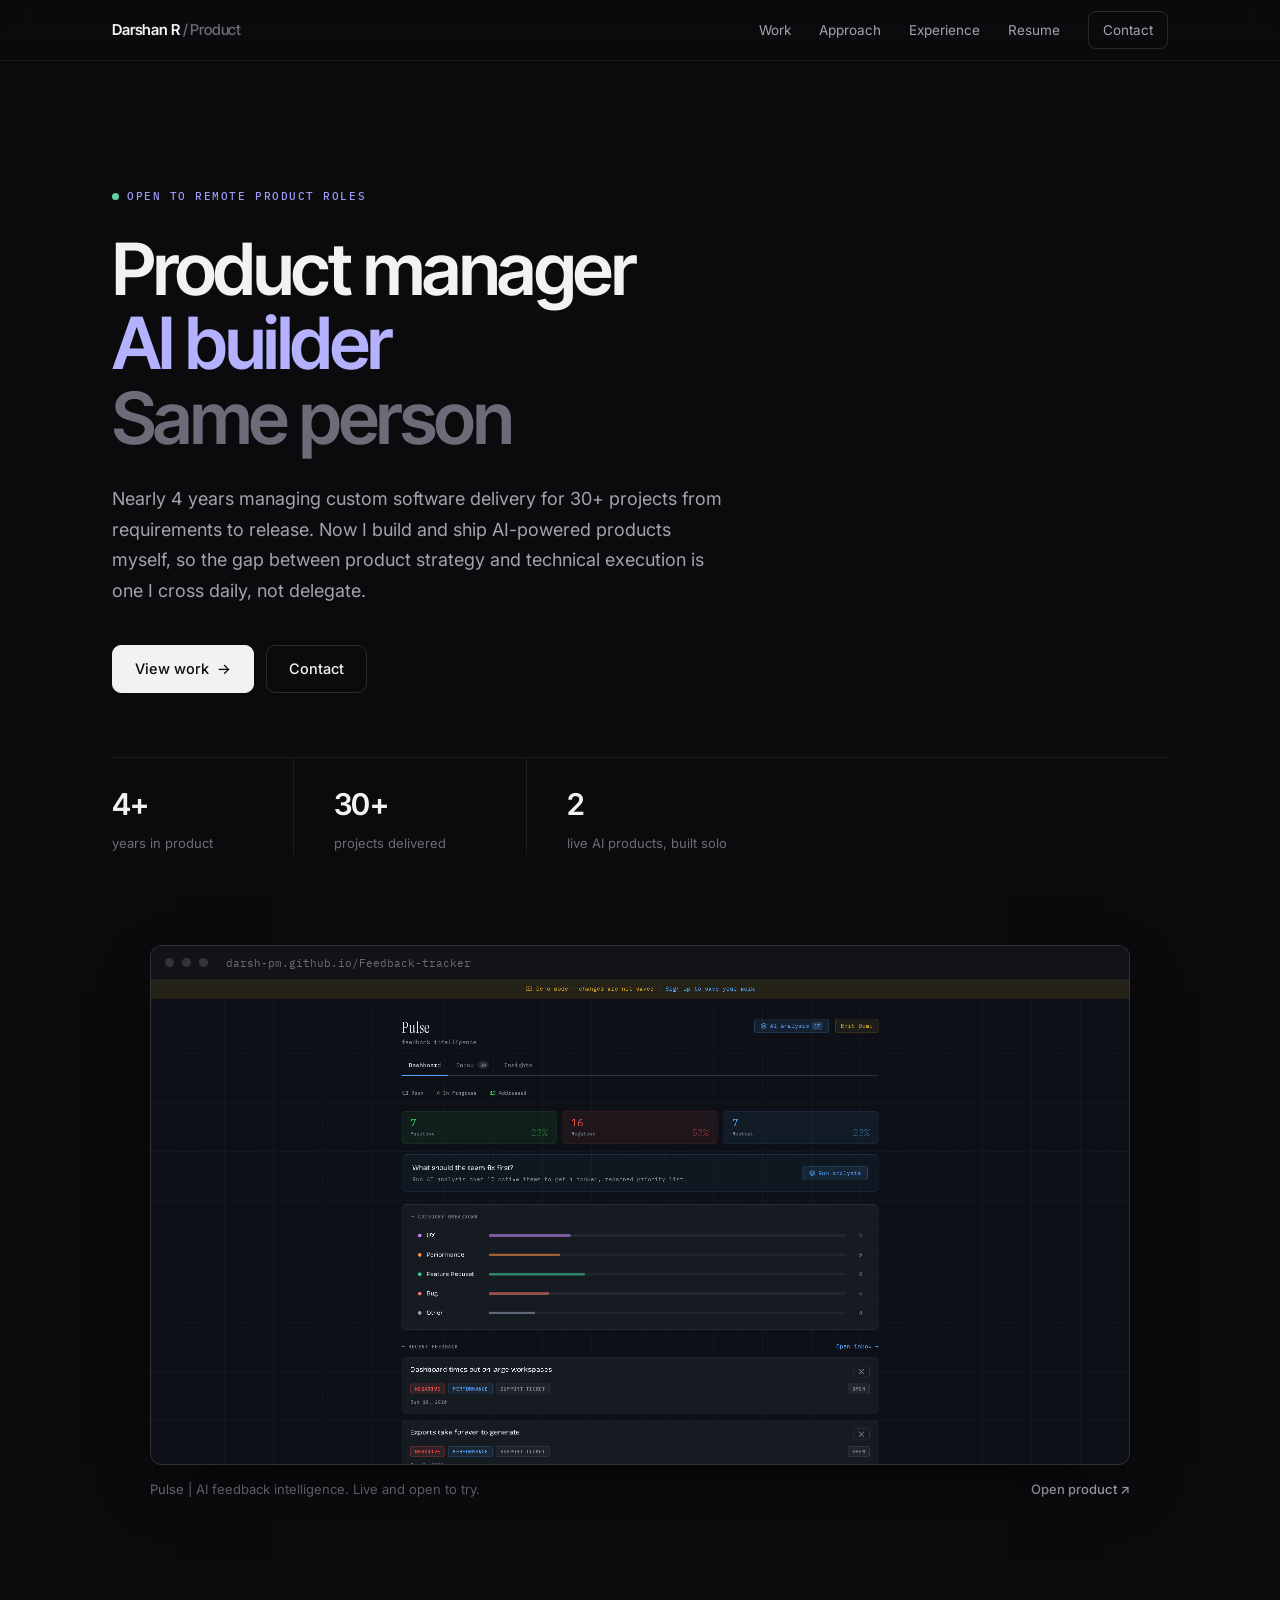
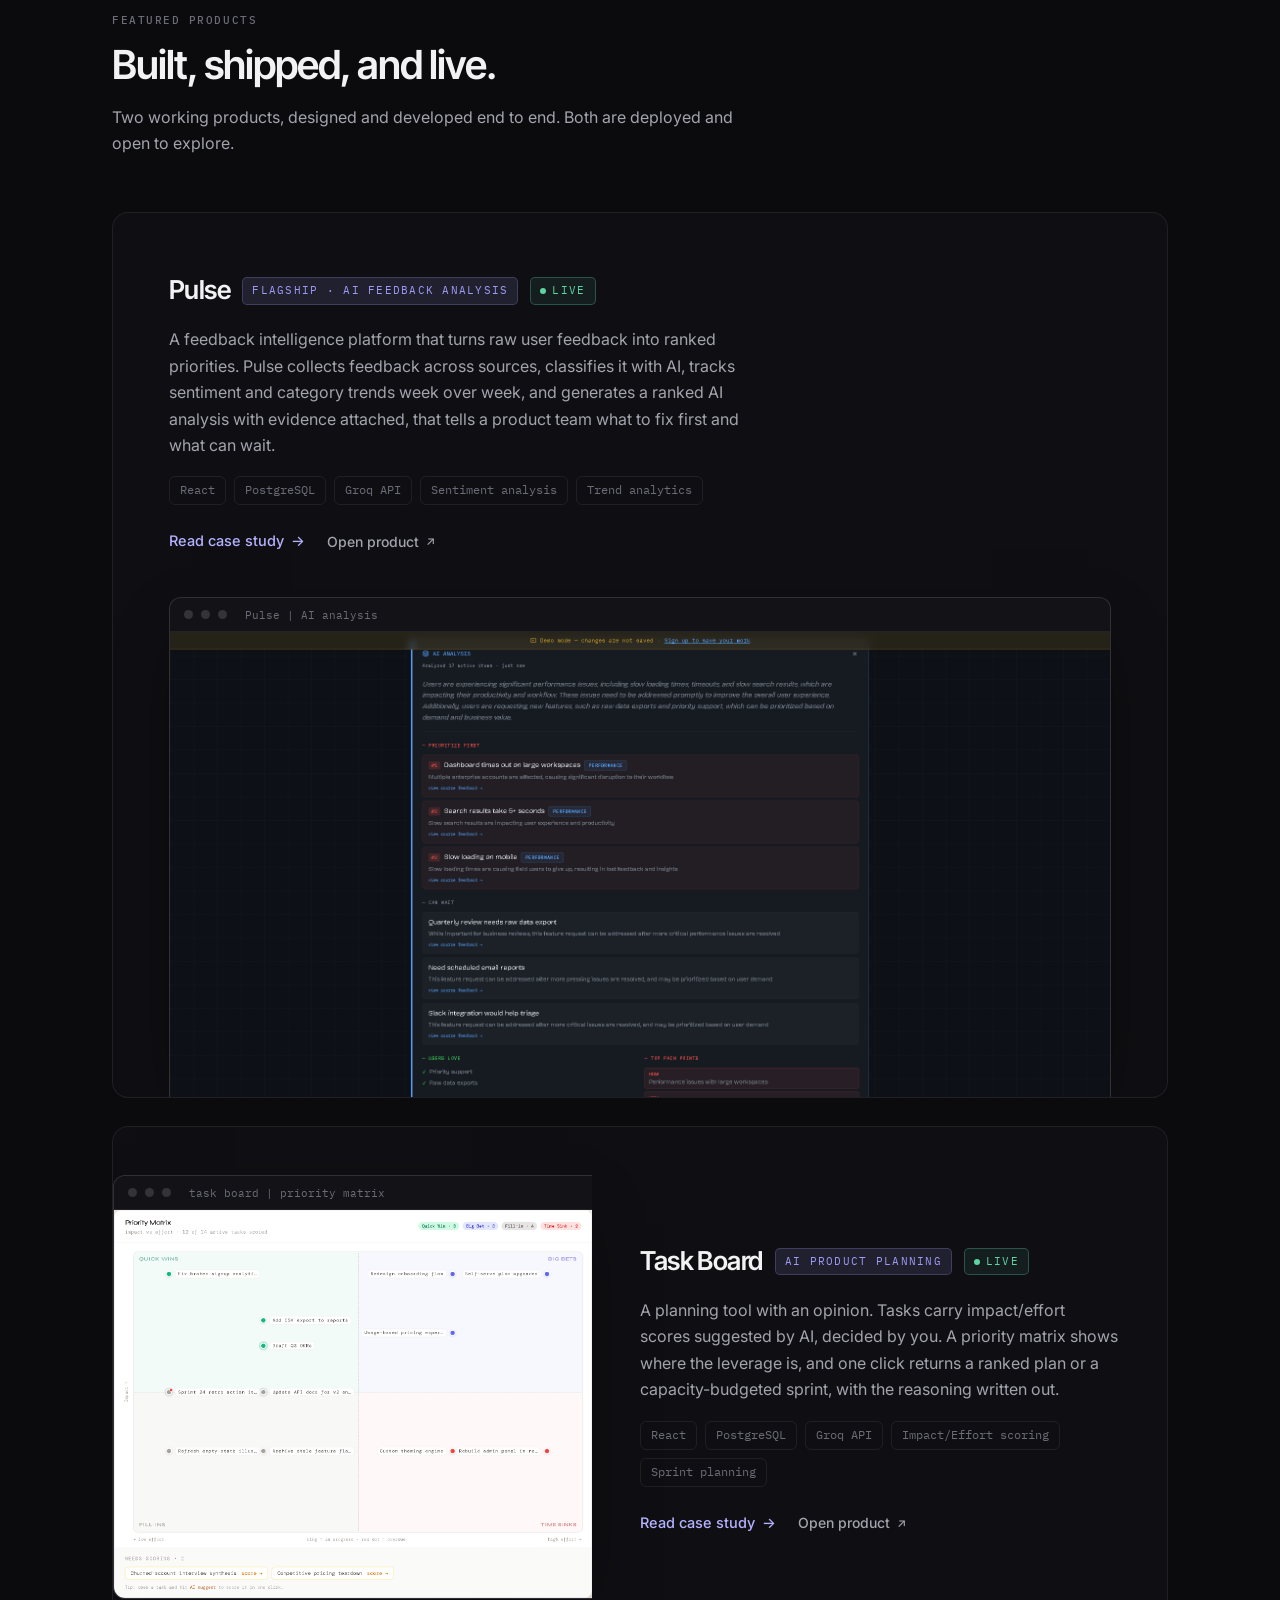
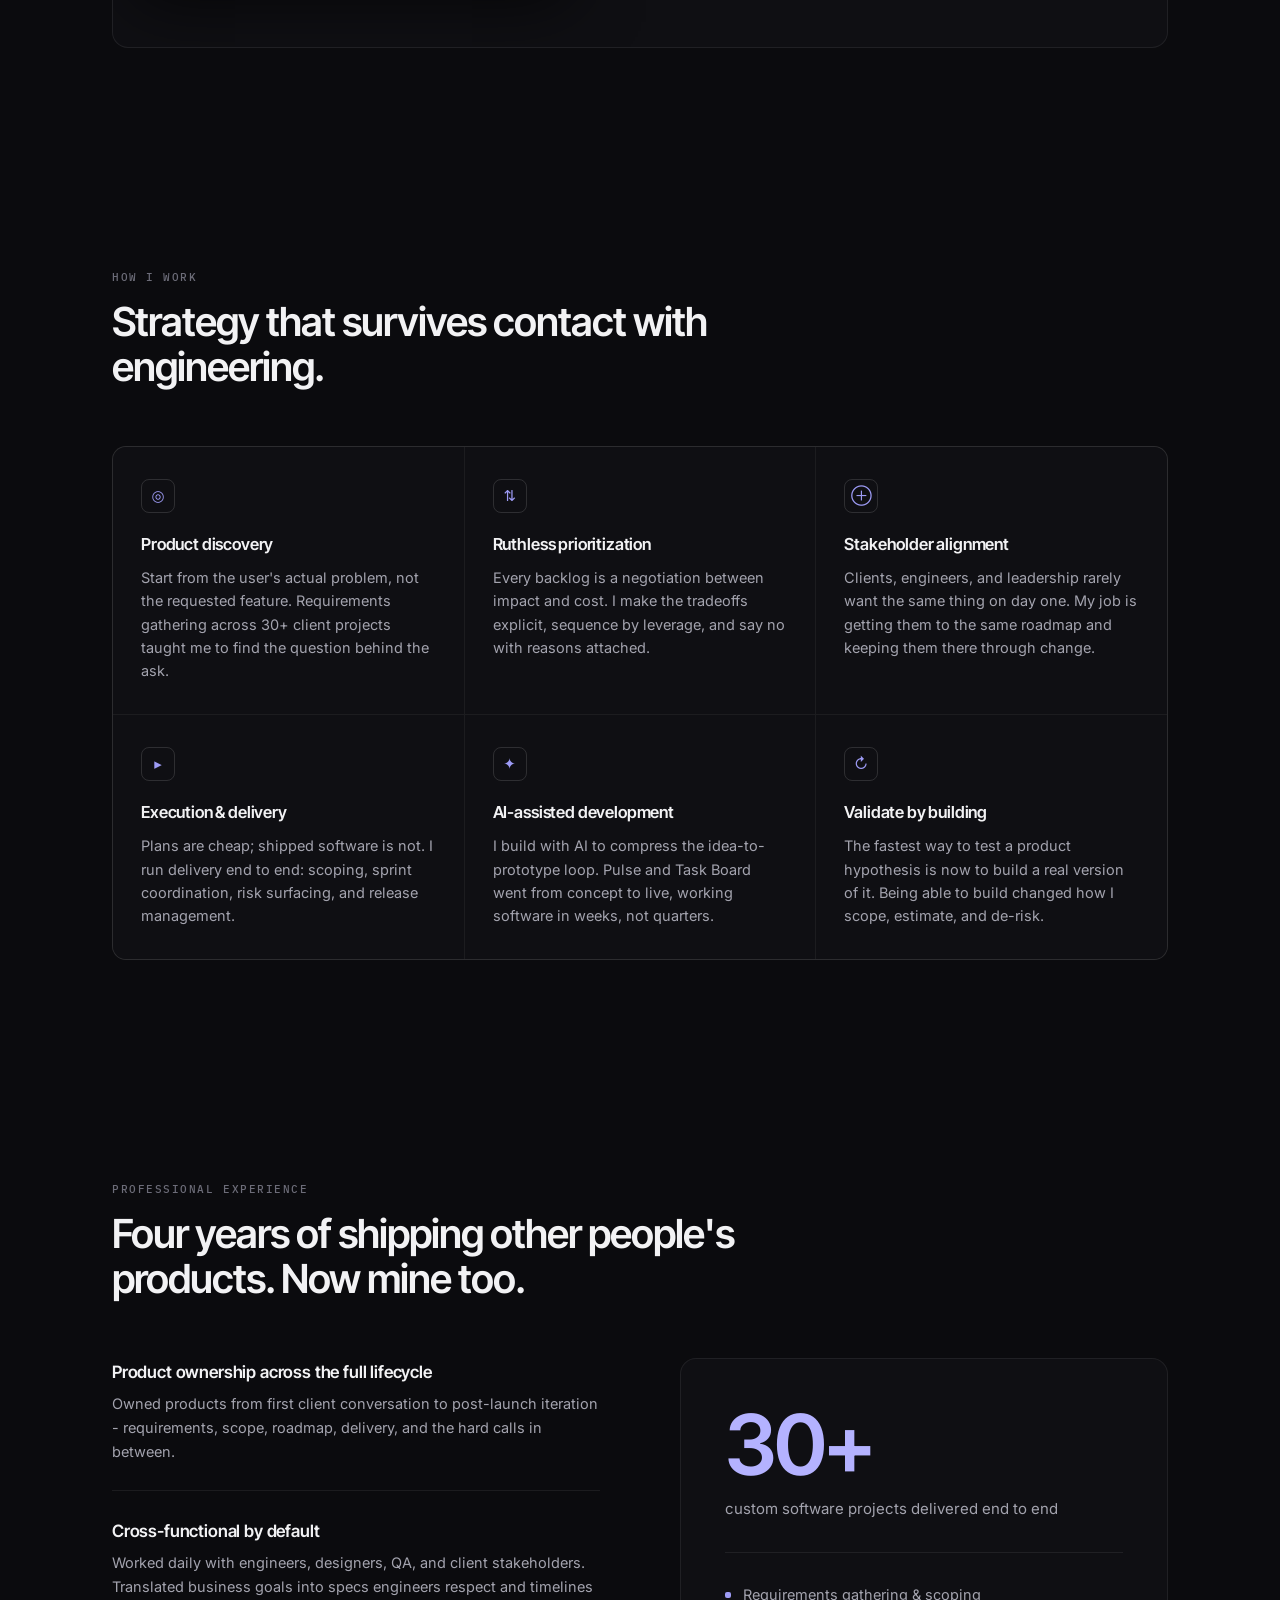
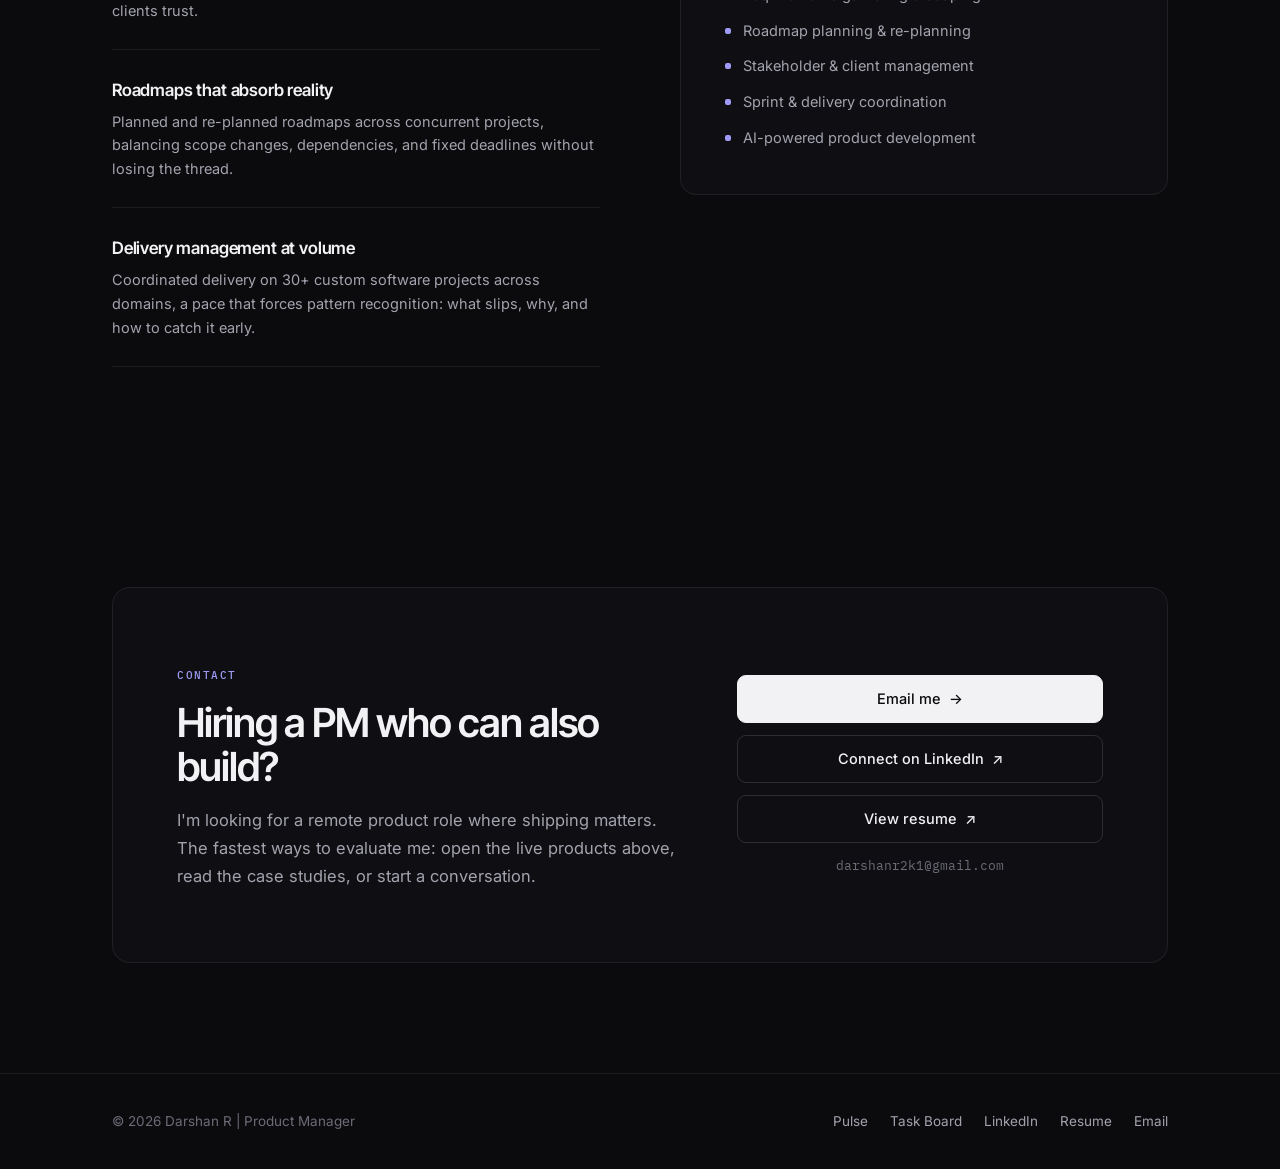
==== index.html @ e9a09f61 "Removing -" ====
<!DOCTYPE html>
<html lang="en">
<head>
<meta charset="UTF-8" />
<meta name="viewport" content="width=device-width, initial-scale=1.0" />
<title>Darshan R | Product Manager · AI Builder</title>
<meta name="description" content="Product Manager with nearly 4+ years of experience and 30+ delivered projects, now building live AI-powered products end to end." />
<link rel="preconnect" href="https://fonts.googleapis.com" />
<link rel="preconnect" href="https://fonts.gstatic.com" crossorigin />
<link href="https://fonts.googleapis.com/css2?family=Inter+Tight:wght@500;600;700&family=Inter:wght@400;500;600&family=IBM+Plex+Mono:wght@400;500&display=swap" rel="stylesheet" />
<link rel="stylesheet" href="styles.css" />
<style>
/* ----- page-specific ----- */

/* hero */
.hero { padding: 120px 0 90px; }
.hero .eyebrow { display: inline-flex; align-items: center; gap: 8px; margin-bottom: 26px; }
.hero .eyebrow::before {
  content: ""; width: 7px; height: 7px; border-radius: 50%;
  background: var(--green);
}
.hero h1 { max-width: 16ch; }
.hero .lede { margin-top: 28px; }
.hero .btn-row { margin-top: 38px; }

.hero-stats {
  display: flex; gap: 0; margin-top: 64px;
  border-top: 1px solid var(--border);
}
.hero-stats div {
  padding: 22px 40px 0 0;
  margin-right: 40px;
}
.hero-stats div + div { border-left: 1px solid var(--border); padding-left: 40px; }
.hero-stats strong {
  display: block;
  font-family: var(--font-display);
  font-size: 30px; font-weight: 600;
  color: var(--text-1); letter-spacing: -0.02em;
}
.hero-stats span { font-size: 13px; color: var(--text-3); }

/* product shelf below hero */
.shelf { position: relative; padding-bottom: 0; }
.shelf .shot { max-width: 980px; margin: 0 auto; }
.shelf-caption {
  max-width: 980px; margin: 14px auto 0;
  display: flex; justify-content: space-between; align-items: center; gap: 12px; flex-wrap: wrap;
  font-size: 13px; color: var(--text-3);
}
.shelf-caption a { color: var(--text-2); font-weight: 500; }
.shelf-caption a:hover { color: var(--text-1); }

/* featured products */
.product-card {
  border: 1px solid var(--border);
  border-radius: 16px;
  background: var(--bg-card);
  overflow: hidden;
}
.product-card + .product-card { margin-top: 28px; }

.product-card.flagship .product-body { padding: 56px 56px 0; }
.product-body { padding: 40px 40px 0; }

.product-meta {
  display: flex; align-items: center; gap: 12px; flex-wrap: wrap;
  margin-bottom: 14px;
}
.product-meta h3 {
  font-size: 26px;
  letter-spacing: -0.02em;
}
.product-tag {
  font-family: var(--font-mono);
  font-size: 10.5px;
  letter-spacing: 0.12em;
  text-transform: uppercase;
  color: var(--accent);
  background: var(--accent-dim);
  border: 1px solid rgba(157,155,245,.25);
  padding: 4px 9px;
  border-radius: 5px;
}
.product-desc { max-width: 60ch; }
.product-tech {
  display: flex; gap: 8px; flex-wrap: wrap;
  margin-top: 18px;
}
.product-tech li {
  list-style: none;
  font-family: var(--font-mono);
  font-size: 11.5px;
  color: var(--text-3);
  border: 1px solid var(--border);
  border-radius: 6px;
  padding: 4px 10px;
}
.product-cta {
  display: inline-flex; align-items: center; gap: 7px;
  font-size: 14.5px; font-weight: 500;
  color: var(--accent-strong);
}
.product-cta:hover .arrow { transform: translateX(3px); }
.product-cta .arrow { transition: transform .15s ease; }

.product-shot { padding: 44px 56px 0; }
.product-shot .shot { border-bottom: none; border-radius: 12px 12px 0 0; }
.product-shot .shot-bar { border-radius: 12px 12px 0 0; }

.product-card.secondary { display: grid; grid-template-columns: 1fr 1.2fr; align-items: center; }
.product-card.secondary .product-body { padding: 48px; }
.product-card.secondary .product-shot { padding: 48px 0 48px 0; }
.product-card.secondary .shot { border-radius: 12px 0 0 12px; border-right: none; border-bottom: 1px solid var(--border-strong); }
.product-card.secondary .shot-bar { border-radius: 12px 0 0 0; }

/* how I work */
.work-grid {
  display: grid;
  grid-template-columns: repeat(3, 1fr);
  gap: 1px;
  background: var(--border);
  border: 1px solid var(--border);
  border-radius: 14px;
  overflow: hidden;
}
.work-grid article {
  background: var(--bg-card);
  padding: 32px 28px;
}
.work-grid .glyph {
  width: 34px; height: 34px;
  display: grid; place-items: center;
  border: 1px solid var(--border-strong);
  border-radius: 8px;
  color: var(--accent);
  margin-bottom: 18px;
  font-size: 15px;
}
.work-grid h3 { font-size: 16.5px; margin-bottom: 8px; letter-spacing: -0.01em; }
.work-grid p { font-size: 14.5px; color: var(--text-2); line-height: 1.6; }

/* experience */
.exp { display: grid; grid-template-columns: 1fr 1fr; gap: 80px; align-items: start; }
.exp-claims { display: grid; gap: 0; }
.exp-claims article {
  padding: 26px 0;
  border-bottom: 1px solid var(--border);
}
.exp-claims article:first-child { padding-top: 0; }
.exp-claims h3 { font-size: 17px; margin-bottom: 6px; letter-spacing: -0.01em; }
.exp-claims p { font-size: 14.5px; }

.exp-figure {
  position: sticky; top: 100px;
  border: 1px solid var(--border);
  border-radius: 16px;
  padding: 44px;
  background: var(--bg-card);
}
.exp-figure .big {
  font-family: var(--font-display);
  font-size: clamp(56px, 7vw, 84px);
  font-weight: 600;
  letter-spacing: -0.04em;
  line-height: 1;
  color: var(--text-1);
}
.exp-figure .big em { font-style: normal; color: var(--accent-strong); }
.exp-figure .label { margin-top: 10px; font-size: 15px; color: var(--text-2); }
.exp-figure hr { border: none; border-top: 1px solid var(--border); margin: 30px 0; }
.exp-figure ul { list-style: none; display: grid; gap: 12px; }
.exp-figure li {
  display: flex; gap: 12px; align-items: baseline;
  font-size: 14.5px; color: var(--text-2);
}
.exp-figure li::before {
  content: ""; flex: none;
  width: 6px; height: 6px; border-radius: 2px;
  background: var(--accent);
  transform: translateY(-2px);
}

/* contact */
.contact-card {
  border: 1px solid var(--border);
  border-radius: 18px;
  background: var(--bg-card);
  padding: 72px 64px;
  display: grid;
  grid-template-columns: 1.4fr 1fr;
  gap: 48px;
  align-items: center;
}
.contact-card h2 { margin-bottom: 16px; }
.contact-actions { display: grid; gap: 12px; justify-items: stretch; }
.contact-actions .btn { justify-content: center; }
.contact-mail {
  font-family: var(--font-mono);
  font-size: 12.5px;
  color: var(--text-3);
  text-align: center;
}

@media (max-width: 900px) {
  .work-grid { grid-template-columns: 1fr; }
  .exp { grid-template-columns: 1fr; gap: 48px; }
  .exp-figure { position: static; }
  .product-card.secondary { grid-template-columns: 1fr; }
  .product-card.secondary .product-shot { padding: 0 32px; }
  .product-card.secondary .shot { border-radius: 12px 12px 0 0; border-right: 1px solid var(--border-strong); border-bottom: none; }
  .contact-card { grid-template-columns: 1fr; padding: 48px 32px; }
}
@media (max-width: 760px) {
  .hero { padding: 72px 0 56px; }
  .hero-stats { flex-direction: column; border-top: none; }
  .hero-stats div { border-top: 1px solid var(--border); margin: 0; padding: 18px 0 0; }
  .hero-stats div + div { border-left: none; padding-left: 0; margin-top: 18px; }
  .product-card.flagship .product-body { padding: 36px 24px 0; }
  .product-shot { padding: 28px 24px 0; }
  .product-card.secondary .product-body { padding: 36px 24px; }
}
</style>
</head>
<body>

<header class="nav">
  <div class="wrap nav-inner">
    <a class="nav-name" href="index.html">Darshan R <span>/ Product</span></a>
    <nav class="nav-links" aria-label="Primary">
      <a href="#work">Work</a>
      <a href="#approach">Approach</a>
      <a href="#experience">Experience</a>
      <a class="nav-keep" href="Darshan Resume - PM.pdf" target="_blank" rel="noopener">Resume</a>
      <a class="nav-cta" href="#contact">Contact</a>
    </nav>
  </div>
</header>

<main>

<!-- ============ HERO ============ -->
<section class="hero">
  <div class="wrap">
    <span class="eyebrow accent">Open to remote product roles</span>
    <h1 class="display reveal in">
      Product manager<br />
      <span class="mark">AI builder</span><br />
      <span class="dim">Same person</span>
    </h1>
    <p class="lede reveal in">
      Nearly 4 years managing custom software delivery for 30+ projects from
      requirements to release. Now I build and ship AI-powered products
      myself, so the gap between product strategy and technical execution
      is one I cross daily, not delegate.
    </p>
    <div class="btn-row reveal in">
      <a class="btn btn-primary" href="#work">View work <span class="arrow">→</span></a>
      <a class="btn btn-ghost" href="#contact">Contact</a>
    </div>
    <div class="hero-stats reveal in">
      <div><strong>4+</strong><span>years in product</span></div>
      <div><strong>30+</strong><span>projects delivered</span></div>
      <div><strong>2</strong><span>live AI products, built solo</span></div>
    </div>
  </div>
</section>

<!-- hero product shelf -->
<div class="wrap shelf reveal">
  <figure class="shot shot-glow">
    <div class="shot-bar" aria-hidden="true"><i></i><i></i><i></i><span class="shot-url">darsh-pm.github.io/Feedback-tracker</span></div>
    <img src="assets/pulse-dashboard.png" alt="Pulse dashboard showing status summary, sentiment totals, AI analysis prompt, category breakdown, and recent feedback" />
  </figure>
  <p class="shelf-caption">
    <span>Pulse | AI feedback intelligence. Live and open to try.</span>
    <a href="https://darsh-pm.github.io/Feedback-tracker/?demo=1" target="_blank" rel="noopener">Open product <span class="ext">↗</span></a>
  </p>
</div>

<!-- ============ FEATURED PRODUCTS ============ -->
<section id="work">
  <div class="wrap">
    <div class="section-head">
      <span class="eyebrow">Featured products</span>
      <h2 class="h-section">Built, shipped, and live.</h2>
      <p>Two working products, designed and developed end to end. Both are deployed and open to explore.</p>
    </div>

    <!-- Pulse — flagship -->
    <article class="product-card flagship reveal">
      <div class="product-body">
        <div class="product-meta">
          <h3>Pulse</h3>
          <span class="product-tag">Flagship · AI feedback analysis</span>
          <span class="live-chip">Live</span>
        </div>
        <p class="product-desc">
          A feedback intelligence platform that turns raw user feedback into
          ranked priorities. Pulse collects feedback across sources, classifies
          it with AI, tracks sentiment and category trends week over week, and
          generates a ranked AI analysis with evidence attached, that tells
          a product team what to fix first and what can wait.
        </p>
        <ul class="product-tech">
          <li>React</li><li>PostgreSQL</li><li>Groq API</li><li>Sentiment analysis</li><li>Trend analytics</li>
        </ul>
        <div class="product-actions">
          <a class="product-cta" href="pulse.html">Read case study <span class="arrow">→</span></a>
          <a class="product-link" href="https://darsh-pm.github.io/Feedback-tracker/?demo=1" target="_blank" rel="noopener">Open product <span class="ext">↗</span></a>
        </div>
      </div>
      <div class="product-shot">
        <figure class="shot">
          <div class="shot-bar" aria-hidden="true"><i></i><i></i><i></i><span class="shot-url">Pulse | AI analysis</span></div>
          <img src="assets/pulse-analysis.png" alt="Pulse AI analysis: ranked prioritize-first items with written rationale and links to source feedback, plus a can-wait group" />
        </figure>
      </div>
    </article>

    <!-- Task Board -->
    <article class="product-card secondary reveal">
      <div class="product-shot">
        <figure class="shot">
          <div class="shot-bar" aria-hidden="true"><i></i><i></i><i></i><span class="shot-url">task board | priority matrix</span></div>
          <img src="assets/taskboard-matrix.png" alt="Task Board priority matrix plotting tasks by impact and effort into Quick Wins, Big Bets, Fill-ins, and Time Sinks" />
        </figure>
      </div>
      <div class="product-body">
        <div class="product-meta">
          <h3>Task Board</h3>
          <span class="product-tag">AI product planning</span>
          <span class="live-chip">Live</span>
        </div>
        <p class="product-desc">
          A planning tool with an opinion. Tasks carry impact/effort scores
          suggested by AI, decided by you. A priority matrix shows where the
          leverage is, and one click returns a ranked plan or a capacity-budgeted
          sprint, with the reasoning written out.
        </p>
        <ul class="product-tech">
          <li>React</li><li>PostgreSQL</li><li>Groq API</li><li>Impact/Effort scoring</li><li>Sprint planning</li>
        </ul>
        <div class="product-actions">
          <a class="product-cta" href="task-board.html">Read case study <span class="arrow">→</span></a>
          <a class="product-link" href="https://darsh-pm.github.io/Task-Board/?demo=1" target="_blank" rel="noopener">Open product <span class="ext">↗</span></a>
        </div>
      </div>
    </article>
  </div>
</section>

<!-- ============ HOW I WORK ============ -->
<section id="approach">
  <div class="wrap">
    <div class="section-head">
      <span class="eyebrow">How I work</span>
      <h2 class="h-section">Strategy that survives contact with engineering.</h2>
    </div>
    <div class="work-grid reveal">
      <article>
        <div class="glyph" aria-hidden="true">◎</div>
        <h3>Product discovery</h3>
        <p>Start from the user's actual problem, not the requested feature. Requirements gathering across 30+ client projects taught me to find the question behind the ask.</p>
      </article>
      <article>
        <div class="glyph" aria-hidden="true">⇅</div>
        <h3>Ruthless prioritization</h3>
        <p>Every backlog is a negotiation between impact and cost. I make the tradeoffs explicit, sequence by leverage, and say no with reasons attached.</p>
      </article>
      <article>
        <div class="glyph" aria-hidden="true">⊕</div>
        <h3>Stakeholder alignment</h3>
        <p>Clients, engineers, and leadership rarely want the same thing on day one. My job is getting them to the same roadmap and keeping them there through change.</p>
      </article>
      <article>
        <div class="glyph" aria-hidden="true">▸</div>
        <h3>Execution &amp; delivery</h3>
        <p>Plans are cheap; shipped software is not. I run delivery end to end: scoping, sprint coordination, risk surfacing, and release management.</p>
      </article>
      <article>
        <div class="glyph" aria-hidden="true">✦</div>
        <h3>AI-assisted development</h3>
        <p>I build with AI to compress the idea-to-prototype loop. Pulse and Task Board went from concept to live, working software in weeks, not quarters.</p>
      </article>
      <article>
        <div class="glyph" aria-hidden="true">↻</div>
        <h3>Validate by building</h3>
        <p>The fastest way to test a product hypothesis is now to build a real version of it. Being able to build changed how I scope, estimate, and de-risk.</p>
      </article>
    </div>
  </div>
</section>

<!-- ============ EXPERIENCE ============ -->
<section id="experience">
  <div class="wrap">
    <div class="section-head">
      <span class="eyebrow">Professional experience</span>
      <h2 class="h-section">Four years of shipping other people's products. Now mine too.</h2>
    </div>
    <div class="exp">
      <div class="exp-claims reveal">
        <article>
          <h3>Product ownership across the full lifecycle</h3>
          <p>Owned products from first client conversation to post-launch iteration - requirements, scope, roadmap, delivery, and the hard calls in between.</p>
        </article>
        <article>
          <h3>Cross-functional by default</h3>
          <p>Worked daily with engineers, designers, QA, and client stakeholders. Translated business goals into specs engineers respect and timelines clients trust.</p>
        </article>
        <article>
          <h3>Roadmaps that absorb reality</h3>
          <p>Planned and re-planned roadmaps across concurrent projects, balancing scope changes, dependencies, and fixed deadlines without losing the thread.</p>
        </article>
        <article>
          <h3>Delivery management at volume</h3>
          <p>Coordinated delivery on 30+ custom software projects across domains, a pace that forces pattern recognition: what slips, why, and how to catch it early.</p>
        </article>
      </div>
      <aside class="exp-figure reveal">
        <div class="big"><em>30+</em></div>
        <p class="label">custom software projects delivered end to end</p>
        <hr />
        <ul>
          <li>Requirements gathering &amp; scoping</li>
          <li>Roadmap planning &amp; re-planning</li>
          <li>Stakeholder &amp; client management</li>
          <li>Sprint &amp; delivery coordination</li>
          <li>AI-powered product development</li>
        </ul>
      </aside>
    </div>
  </div>
</section>

<!-- ============ CONTACT ============ -->
<section id="contact" class="contact">
  <div class="wrap">
    <div class="contact-card reveal">
      <div>
        <span class="eyebrow accent">Contact</span>
        <h2 class="h-section" style="margin-top:14px;">Hiring a PM who can also build?</h2>
        <p class="lede" style="font-size:16.5px;">I'm looking for a remote product role where shipping matters. The fastest ways to evaluate me: open the live products above, read the case studies, or start a conversation.</p>
      </div>
      <div class="contact-actions">
        <a class="btn btn-primary" href="mailto:darshanr2k1@gmail.com">Email me <span class="arrow">→</span></a>
        <a class="btn btn-ghost" href="https://www.linkedin.com/in/darshan-acharya/" target="_blank" rel="noopener">Connect on LinkedIn <span class="ext">↗</span></a>
        <a class="btn btn-ghost" href="Darshan Resume - PM.pdf" target="_blank" rel="noopener">View resume <span class="ext">↗</span></a>
        <span class="contact-mail">darshanr2k1@gmail.com</span>
      </div>
    </div>
  </div>
</section>

</main>

<footer>
  <div class="wrap footer-inner">
    <span>© 2026 Darshan R | Product Manager</span>
    <nav class="footer-links" aria-label="Footer">
      <a href="pulse.html">Pulse</a>
      <a href="task-board.html">Task Board</a>
      <a href="https://www.linkedin.com/in/darshan-acharya/" target="_blank" rel="noopener">LinkedIn</a>
      <a class="nav-keep" href="Darshan Resume - PM.pdf" target="_blank" rel="noopener">Resume</a>
      <a href="mailto:darshanr2k1@gmail.com">Email</a>
    </nav>
  </div>
</footer>

<script>
(function () {
  document.documentElement.classList.add("js");
  if (window.matchMedia('(prefers-reduced-motion: reduce)').matches) {
    document.querySelectorAll('.reveal').forEach(el => el.classList.add('in'));
    return;
  }
  const io = new IntersectionObserver((entries) => {
    entries.forEach(e => { if (e.isIntersecting) { e.target.classList.add('in'); io.unobserve(e.target); } });
  }, { threshold: 0.12 });
  document.querySelectorAll('.reveal:not(.in)').forEach(el => io.observe(el));
})();
</script>
</body>
</html>
---- styles.css ----
/* ============================================================
   Darshan R. — Product portfolio
   Token system: cool near-black, periwinkle accent, Inter Tight
   display / Inter body / Plex Mono utility.
   ============================================================ */

:root {
  --bg: #0b0b0e;
  --bg-raised: #121217;
  --bg-card: #0f0f13;
  --border: rgba(255, 255, 255, 0.07);
  --border-strong: rgba(255, 255, 255, 0.13);
  --text-1: #f2f2f4;
  --text-2: #a3a3ae;
  --text-3: #6c6c78;
  --accent: #9d9bf5;
  --accent-strong: #b4b2ff;
  --accent-dim: rgba(157, 155, 245, 0.12);
  --green: #5fd4a2;
  --max: 1120px;
  --font-display: "Inter Tight", "Inter", system-ui, sans-serif;
  --font-body: "Inter", system-ui, -apple-system, sans-serif;
  --font-mono: "IBM Plex Mono", ui-monospace, monospace;
}

* { box-sizing: border-box; margin: 0; padding: 0; }

html { scroll-behavior: smooth; }

body {
  background: var(--bg);
  color: var(--text-2);
  font-family: var(--font-body);
  font-size: 16px;
  line-height: 1.65;
  -webkit-font-smoothing: antialiased;
  text-rendering: optimizeLegibility;
}

::selection { background: var(--accent-dim); color: var(--accent-strong); }

a { color: inherit; text-decoration: none; }

img { display: block; max-width: 100%; }

.wrap { max-width: var(--max); margin: 0 auto; padding: 0 32px; }

/* ---------- type roles ---------- */

.eyebrow {
  font-family: var(--font-mono);
  font-size: 11px;
  font-weight: 500;
  letter-spacing: 0.14em;
  text-transform: uppercase;
  color: var(--text-3);
}

.eyebrow.accent { color: var(--accent); }

h1, h2, h3 {
  font-family: var(--font-display);
  color: var(--text-1);
  font-weight: 600;
  letter-spacing: -0.025em;
}

.display {
  font-size: clamp(40px, 6.2vw, 72px);
  line-height: 1.04;
  letter-spacing: -0.035em;
}

.display .dim { color: var(--text-3); }
.display .mark { color: var(--accent-strong); }

.h-section {
  font-size: clamp(28px, 3.6vw, 40px);
  line-height: 1.12;
}

.lede {
  font-size: 18px;
  line-height: 1.7;
  color: var(--text-2);
  max-width: 56ch;
}

/* ---------- nav ---------- */

.nav {
  position: sticky;
  top: 0;
  z-index: 50;
  background: rgba(11, 11, 14, 0.82);
  backdrop-filter: blur(14px);
  border-bottom: 1px solid var(--border);
}

.nav-inner {
  display: flex;
  align-items: center;
  justify-content: space-between;
  height: 60px;
}

.nav-name {
  font-family: var(--font-display);
  font-weight: 600;
  font-size: 15px;
  color: var(--text-1);
  letter-spacing: -0.01em;
}

.nav-name span { color: var(--text-3); font-weight: 500; }

.nav-links { display: flex; gap: 28px; align-items: center; }

.nav-links a {
  font-size: 13.5px;
  color: var(--text-2);
  transition: color 0.15s ease;
}

.nav-links a:hover, .nav-links a:focus-visible { color: var(--text-1); }

.nav-cta {
  font-size: 13.5px;
  color: var(--text-1);
  padding: 7px 14px;
  border: 1px solid var(--border-strong);
  border-radius: 8px;
  transition: border-color 0.15s ease, background 0.15s ease;
}

.nav-cta:hover, .nav-cta:focus-visible {
  border-color: var(--accent);
  background: var(--accent-dim);
}

/* ---------- buttons ---------- */

.btn-row { display: flex; gap: 12px; flex-wrap: wrap; }

.btn {
  display: inline-flex;
  align-items: center;
  gap: 8px;
  font-family: var(--font-body);
  font-size: 14.5px;
  font-weight: 500;
  padding: 11px 22px;
  border-radius: 9px;
  cursor: pointer;
  transition: background 0.15s ease, border-color 0.15s ease, color 0.15s ease;
}

.btn-primary {
  background: var(--text-1);
  color: #0b0b0e;
  border: 1px solid var(--text-1);
}

.btn-primary:hover, .btn-primary:focus-visible { background: #fff; }

.btn-ghost {
  background: transparent;
  color: var(--text-1);
  border: 1px solid var(--border-strong);
}

.btn-ghost:hover, .btn-ghost:focus-visible {
  border-color: var(--accent);
  color: var(--accent-strong);
}

.btn .arrow { transition: transform 0.15s ease; }
.btn:hover .arrow { transform: translateX(3px); }

/* ---------- sections ---------- */

section { padding: 110px 0; }

.section-head { margin-bottom: 56px; max-width: 640px; }
.section-head .eyebrow { display: block; margin-bottom: 14px; }
.section-head p { margin-top: 16px; }

/* ---------- screenshot framing (signature element) ---------- */

.shot {
  border: 1px solid var(--border-strong);
  border-radius: 12px;
  overflow: hidden;
  background: var(--bg-raised);
  box-shadow: 0 24px 64px -24px rgba(0, 0, 0, 0.7);
}

.shot-bar {
  display: flex;
  align-items: center;
  gap: 8px;
  height: 34px;
  padding: 0 14px;
  border-bottom: 1px solid var(--border);
  background: var(--bg-raised);
}

.shot-bar i {
  width: 9px; height: 9px;
  border-radius: 50%;
  background: rgba(255, 255, 255, 0.14);
}

.shot-bar .shot-url {
  margin-left: 10px;
  font-family: var(--font-mono);
  font-size: 11px;
  color: var(--text-3);
}

.shot img { width: 100%; }

.shot-glow { position: relative; }
.shot-glow::before {
  content: "";
  position: absolute;
  inset: -1px;
  border-radius: 13px;
  box-shadow: 0 0 90px -20px var(--accent-dim);
  pointer-events: none;
}

/* ---------- footer ---------- */

footer {
  border-top: 1px solid var(--border);
  padding: 36px 0;
}

.footer-inner {
  display: flex;
  justify-content: space-between;
  align-items: center;
  gap: 16px;
  flex-wrap: wrap;
  font-size: 13.5px;
  color: var(--text-3);
}

.footer-inner a { color: var(--text-2); transition: color 0.15s; }
.footer-inner a:hover { color: var(--text-1); }
.footer-links { display: flex; gap: 22px; }

/* ---------- reveal on scroll ---------- */

html.js .reveal {
  opacity: 0;
  transform: translateY(18px);
  transition: opacity 0.6s ease, transform 0.6s ease;
}

html.js .reveal.in { opacity: 1; transform: none; }

@media (prefers-reduced-motion: reduce) {
  html { scroll-behavior: auto; }
  .reveal { opacity: 1; transform: none; transition: none; }
  * { transition-duration: 0.01ms !important; animation: none !important; }
}

:focus-visible {
  outline: 2px solid var(--accent);
  outline-offset: 2px;
  border-radius: 4px;
}

/* ---------- responsive ---------- */

@media (max-width: 760px) {
  .wrap { padding: 0 20px; }
  section { padding: 72px 0; }
  .nav-links a:not(.nav-cta):not(.nav-keep) { display: none; }
  .nav-links { gap: 16px; }
  .nav-links a.nav-keep { font-size: 12.5px; }
  .lede { font-size: 16.5px; }
}

/* ---------- iteration 2: live links, chips, nav back ---------- */

.live-chip {
  display: inline-flex; align-items: center; gap: 6px;
  font-family: var(--font-mono);
  font-size: 10.5px; letter-spacing: 0.12em; text-transform: uppercase;
  color: var(--green);
  border: 1px solid rgba(95, 212, 162, 0.3);
  background: rgba(95, 212, 162, 0.08);
  padding: 4px 9px;
  border-radius: 5px;
}
.live-chip::before {
  content: ""; width: 6px; height: 6px; border-radius: 50%;
  background: var(--green);
}

.product-actions {
  display: flex; align-items: center; gap: 22px; flex-wrap: wrap;
  margin-top: 24px;
}
.product-link {
  display: inline-flex; align-items: center; gap: 7px;
  font-size: 14px; font-weight: 500;
  color: var(--text-2);
  transition: color .15s ease;
}
.product-link:hover, .product-link:focus-visible { color: var(--text-1); }
.product-link .ext { font-size: 12px; }

.nav-back {
  display: inline-flex; align-items: center; gap: 7px;
  font-size: 13.5px; color: var(--text-2);
  transition: color .15s ease;
}
.nav-back:hover, .nav-back:focus-visible { color: var(--text-1); }
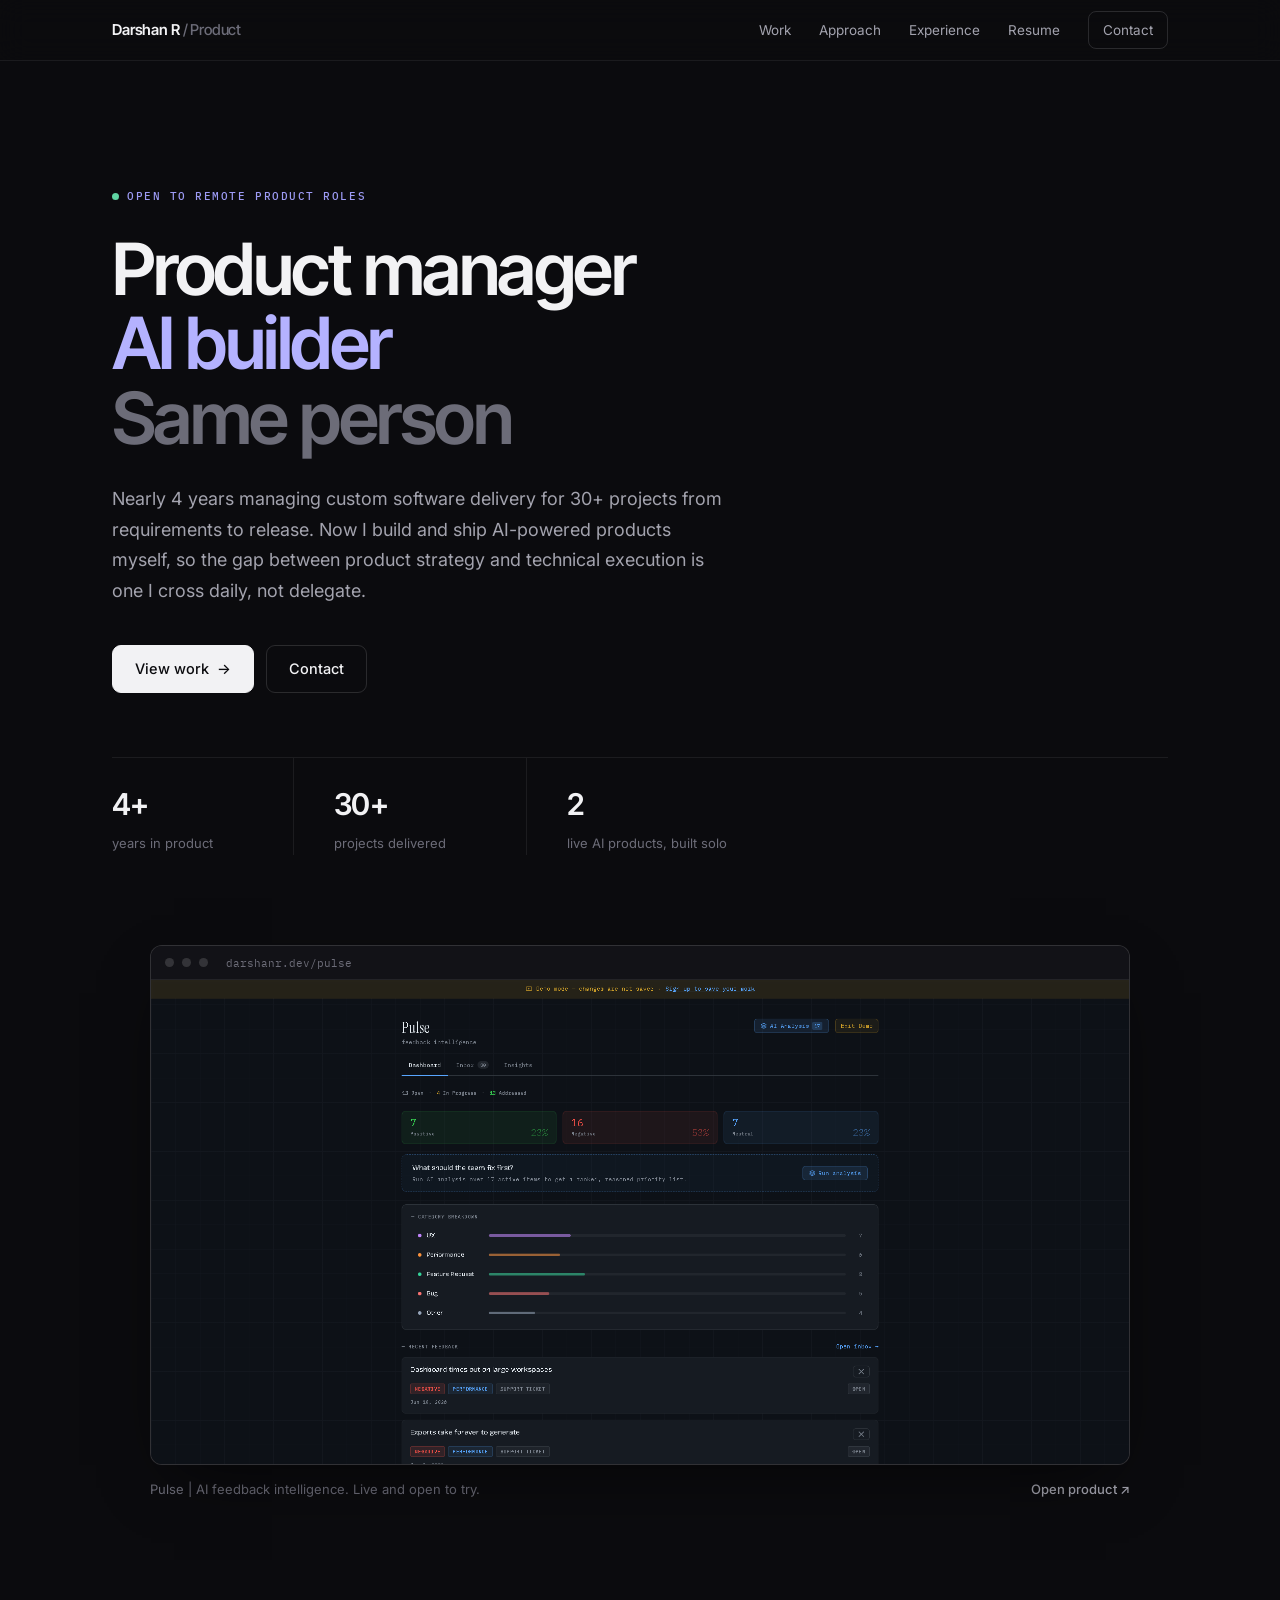
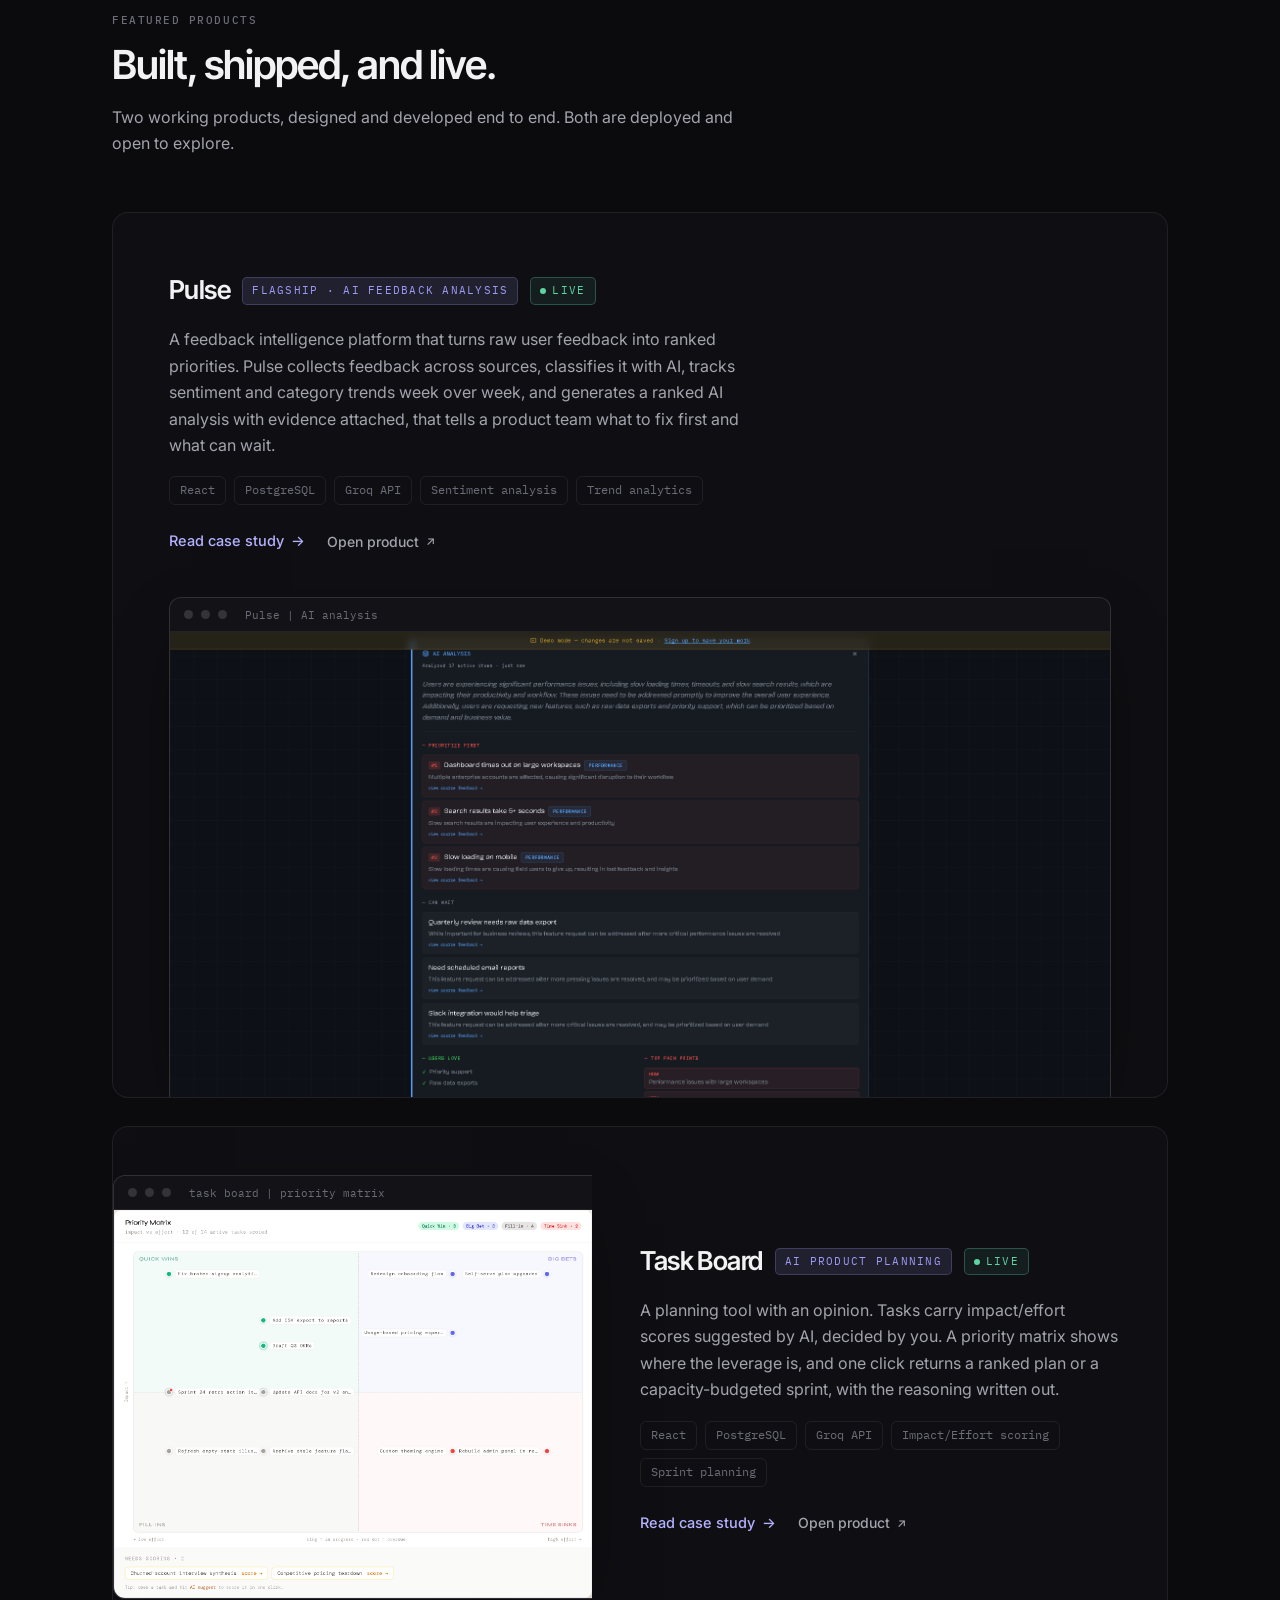
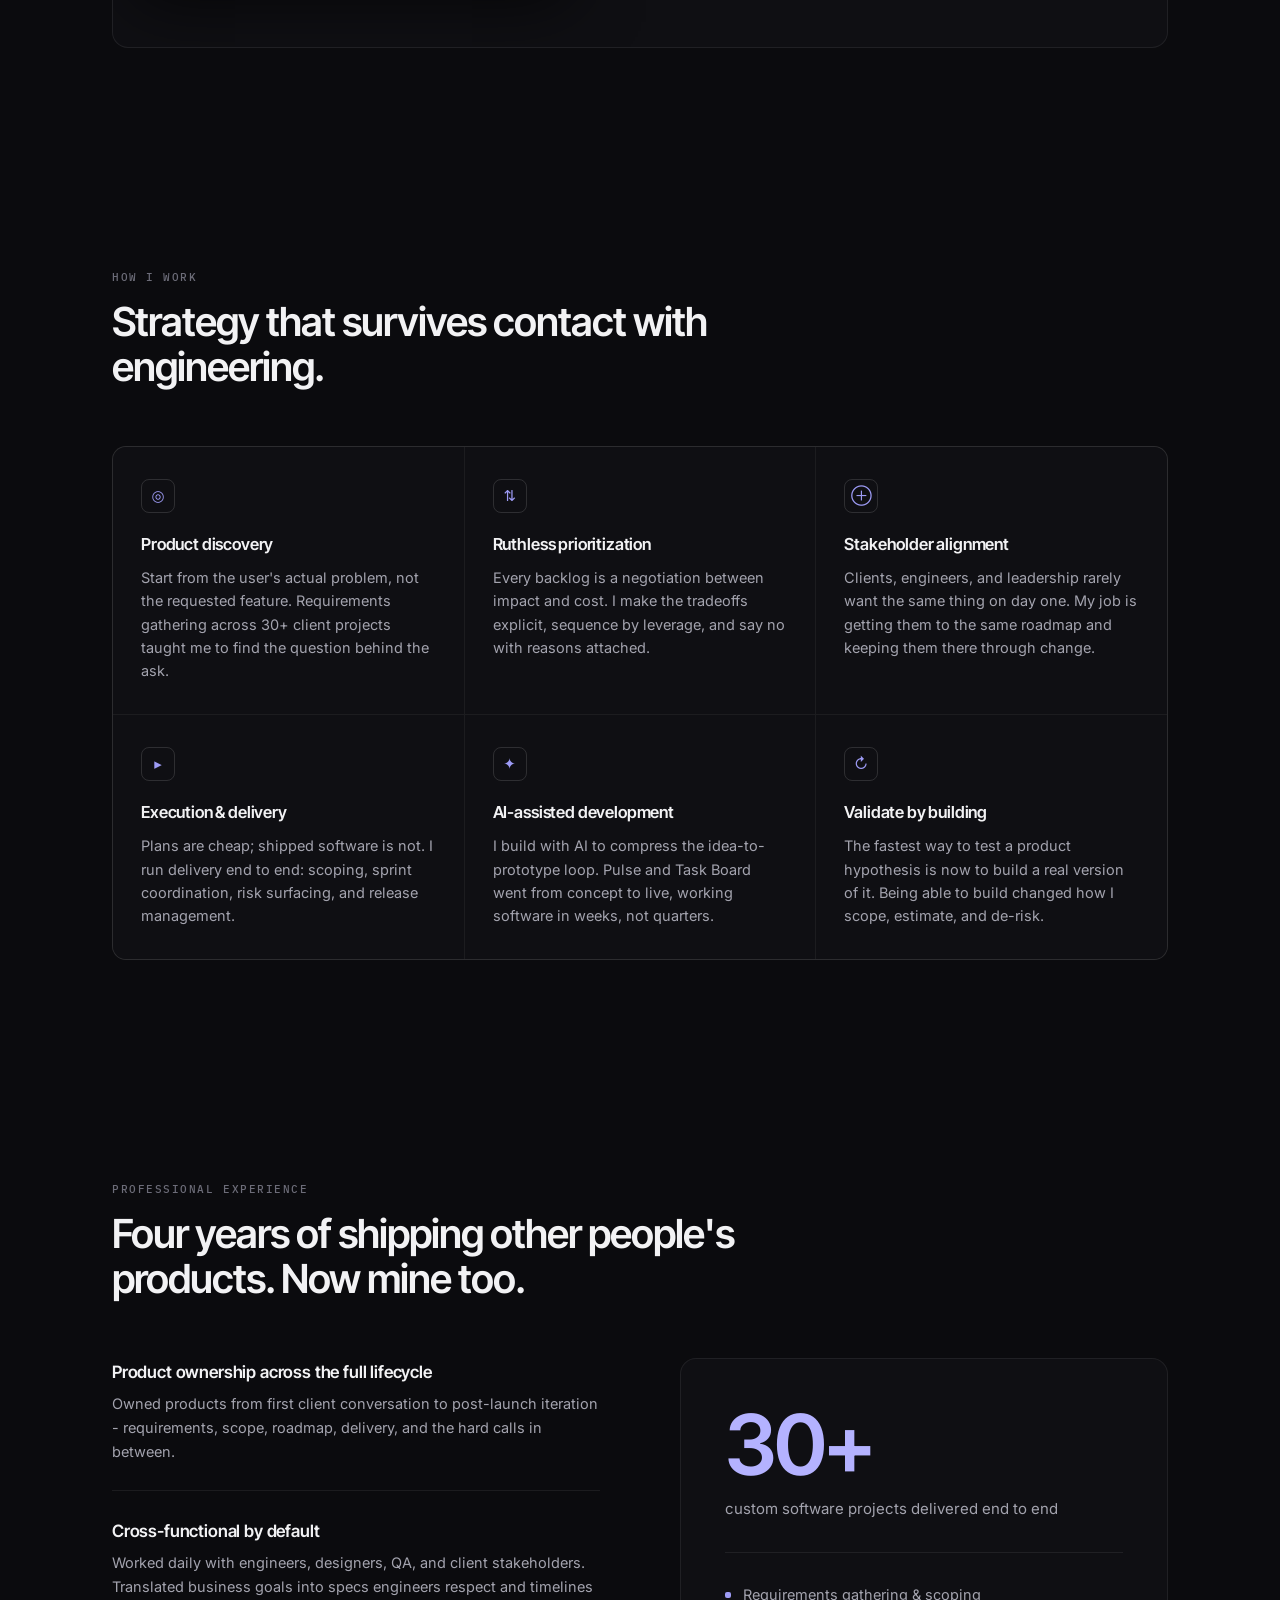
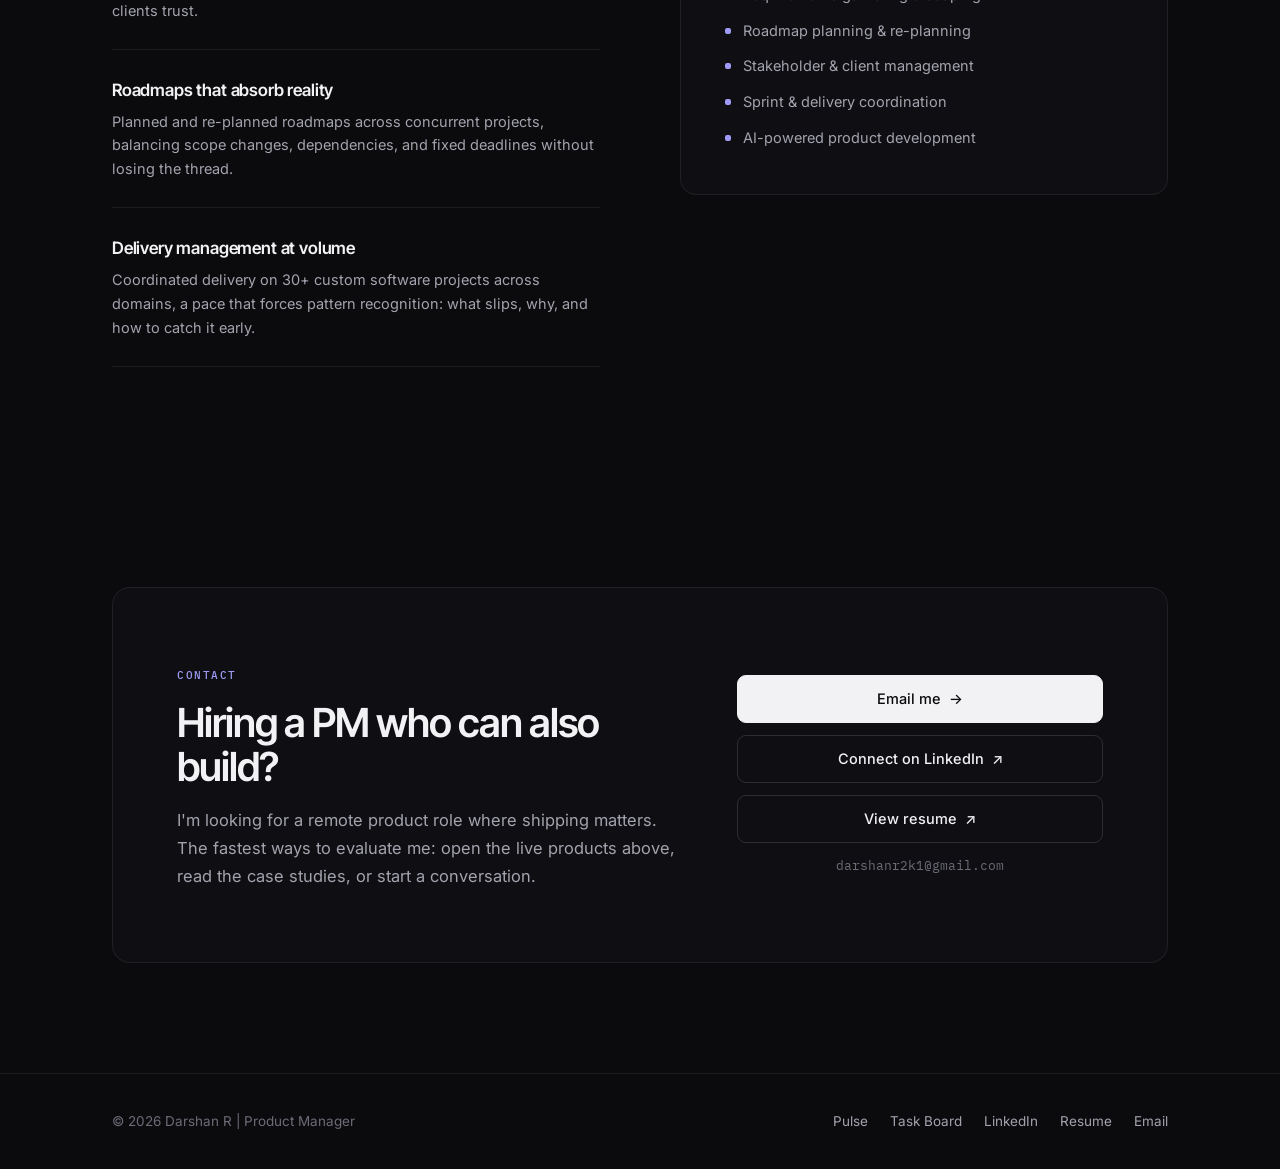
==== commit dc1abc04: "Update index.html" ====
--- a/index.html
+++ b/index.html
@@ -269,12 +269,12 @@
 <!-- hero product shelf -->
 <div class="wrap shelf reveal">
   <figure class="shot shot-glow">
-    <div class="shot-bar" aria-hidden="true"><i></i><i></i><i></i><span class="shot-url">darsh-pm.github.io/Feedback-tracker</span></div>
+    <div class="shot-bar" aria-hidden="true"><i></i><i></i><i></i><span class="shot-url">darshanr.dev/pulse</span></div>
     <img src="assets/pulse-dashboard.png" alt="Pulse dashboard showing status summary, sentiment totals, AI analysis prompt, category breakdown, and recent feedback" />
   </figure>
   <p class="shelf-caption">
     <span>Pulse | AI feedback intelligence. Live and open to try.</span>
-    <a href="https://darsh-pm.github.io/Feedback-tracker/?demo=1" target="_blank" rel="noopener">Open product <span class="ext">↗</span></a>
+    <a href="/pulse/?demo=1" target="_blank" rel="noopener">Open product <span class="ext">↗</span></a>
   </p>
 </div>
 
@@ -306,8 +306,8 @@
           <li>React</li><li>PostgreSQL</li><li>Groq API</li><li>Sentiment analysis</li><li>Trend analytics</li>
         </ul>
         <div class="product-actions">
-          <a class="product-cta" href="pulse.html">Read case study <span class="arrow">→</span></a>
-          <a class="product-link" href="https://darsh-pm.github.io/Feedback-tracker/?demo=1" target="_blank" rel="noopener">Open product <span class="ext">↗</span></a>
+          <a class="product-cta" href="/case-studies/pulse">Read case study <span class="arrow">→</span></a>
+          <a class="product-link" href="/pulse/?demo=1" target="_blank" rel="noopener">Open product <span class="ext">↗</span></a>
         </div>
       </div>
       <div class="product-shot">
@@ -342,8 +342,8 @@
           <li>React</li><li>PostgreSQL</li><li>Groq API</li><li>Impact/Effort scoring</li><li>Sprint planning</li>
         </ul>
         <div class="product-actions">
-          <a class="product-cta" href="task-board.html">Read case study <span class="arrow">→</span></a>
-          <a class="product-link" href="https://darsh-pm.github.io/Task-Board/?demo=1" target="_blank" rel="noopener">Open product <span class="ext">↗</span></a>
+          <a class="product-cta" href="/case-studies/task-board">Read case study <span class="arrow">→</span></a>
+          <a class="product-link" href="/task-board/?demo=1" target="_blank" rel="noopener">Open product <span class="ext">↗</span></a>
         </div>
       </div>
     </article>
@@ -459,8 +459,8 @@
   <div class="wrap footer-inner">
     <span>© 2026 Darshan R | Product Manager</span>
     <nav class="footer-links" aria-label="Footer">
-      <a href="pulse.html">Pulse</a>
-      <a href="task-board.html">Task Board</a>
+      <a href="/case-studies/pulse">Pulse</a>
+      <a href="/case-studies/task-board">Task Board</a>
       <a href="https://www.linkedin.com/in/darshan-acharya/" target="_blank" rel="noopener">LinkedIn</a>
       <a class="nav-keep" href="Darshan Resume - PM.pdf" target="_blank" rel="noopener">Resume</a>
       <a href="mailto:darshanr2k1@gmail.com">Email</a>
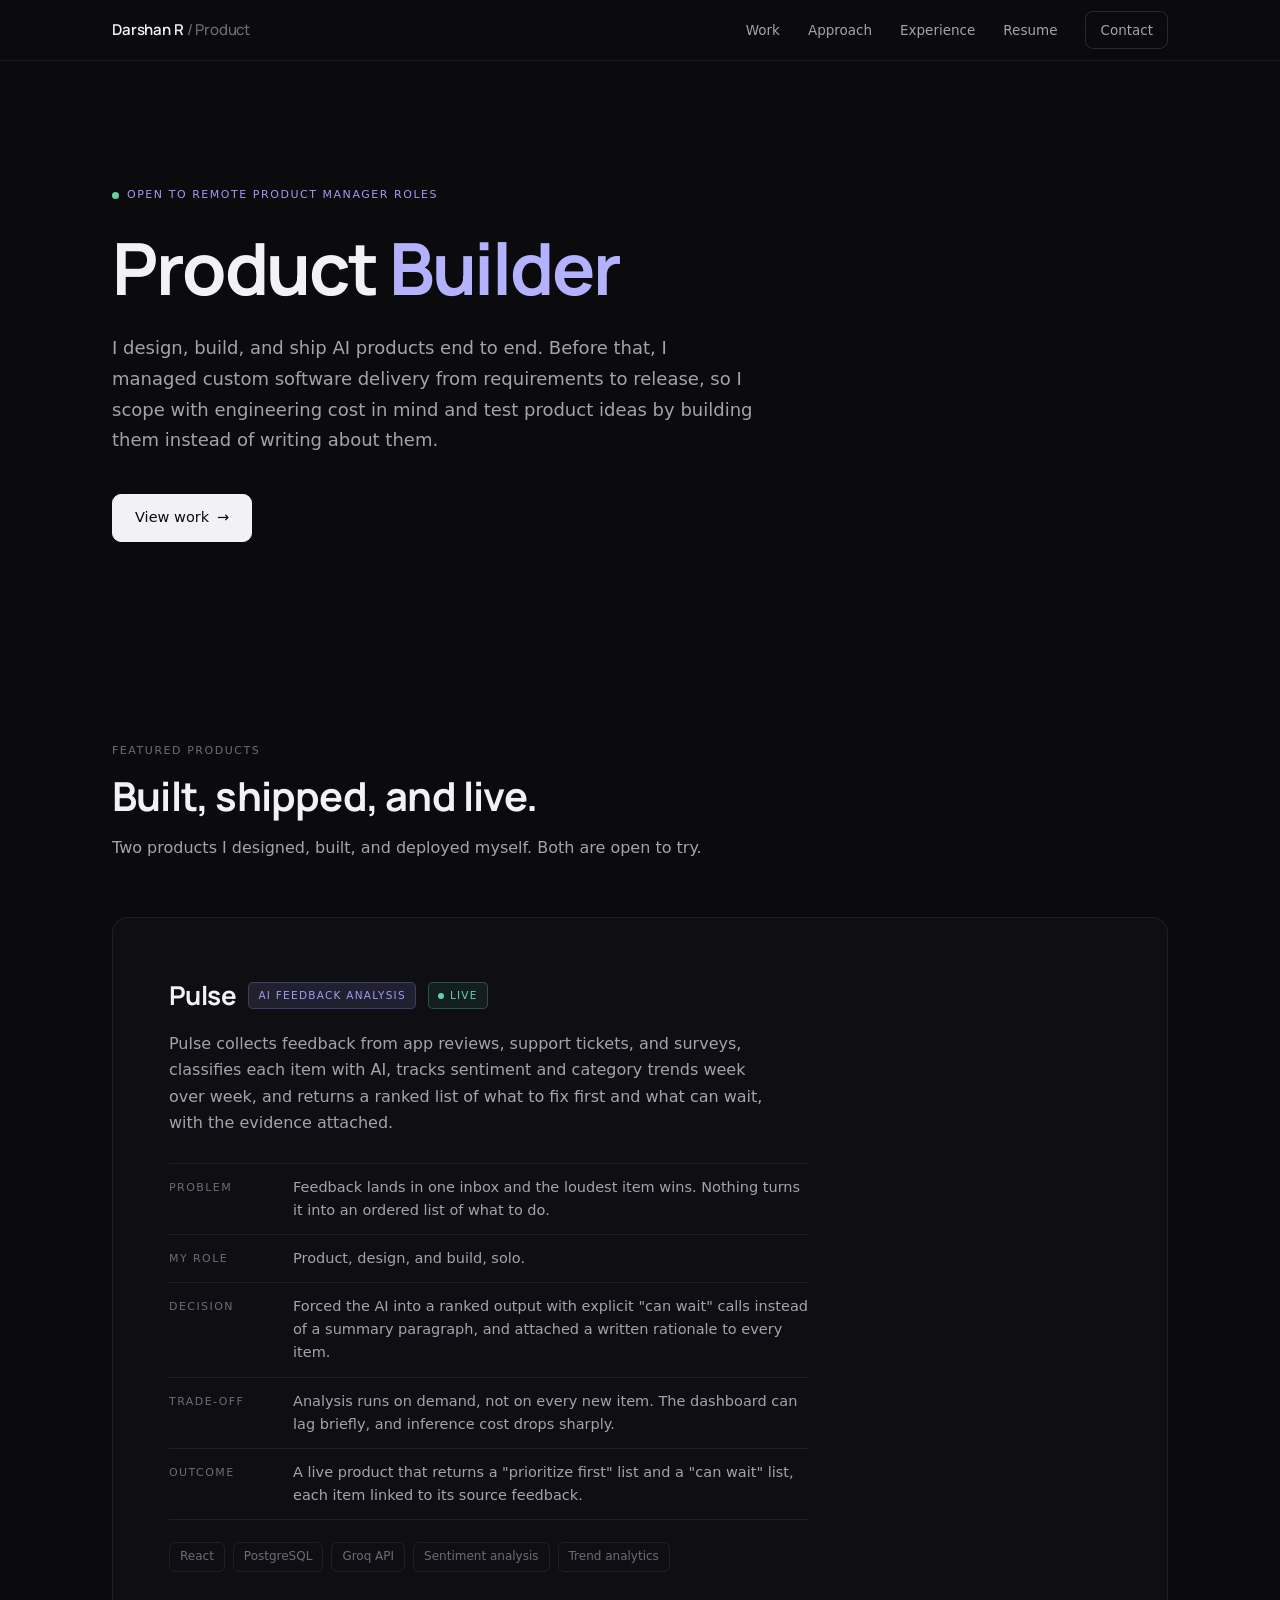
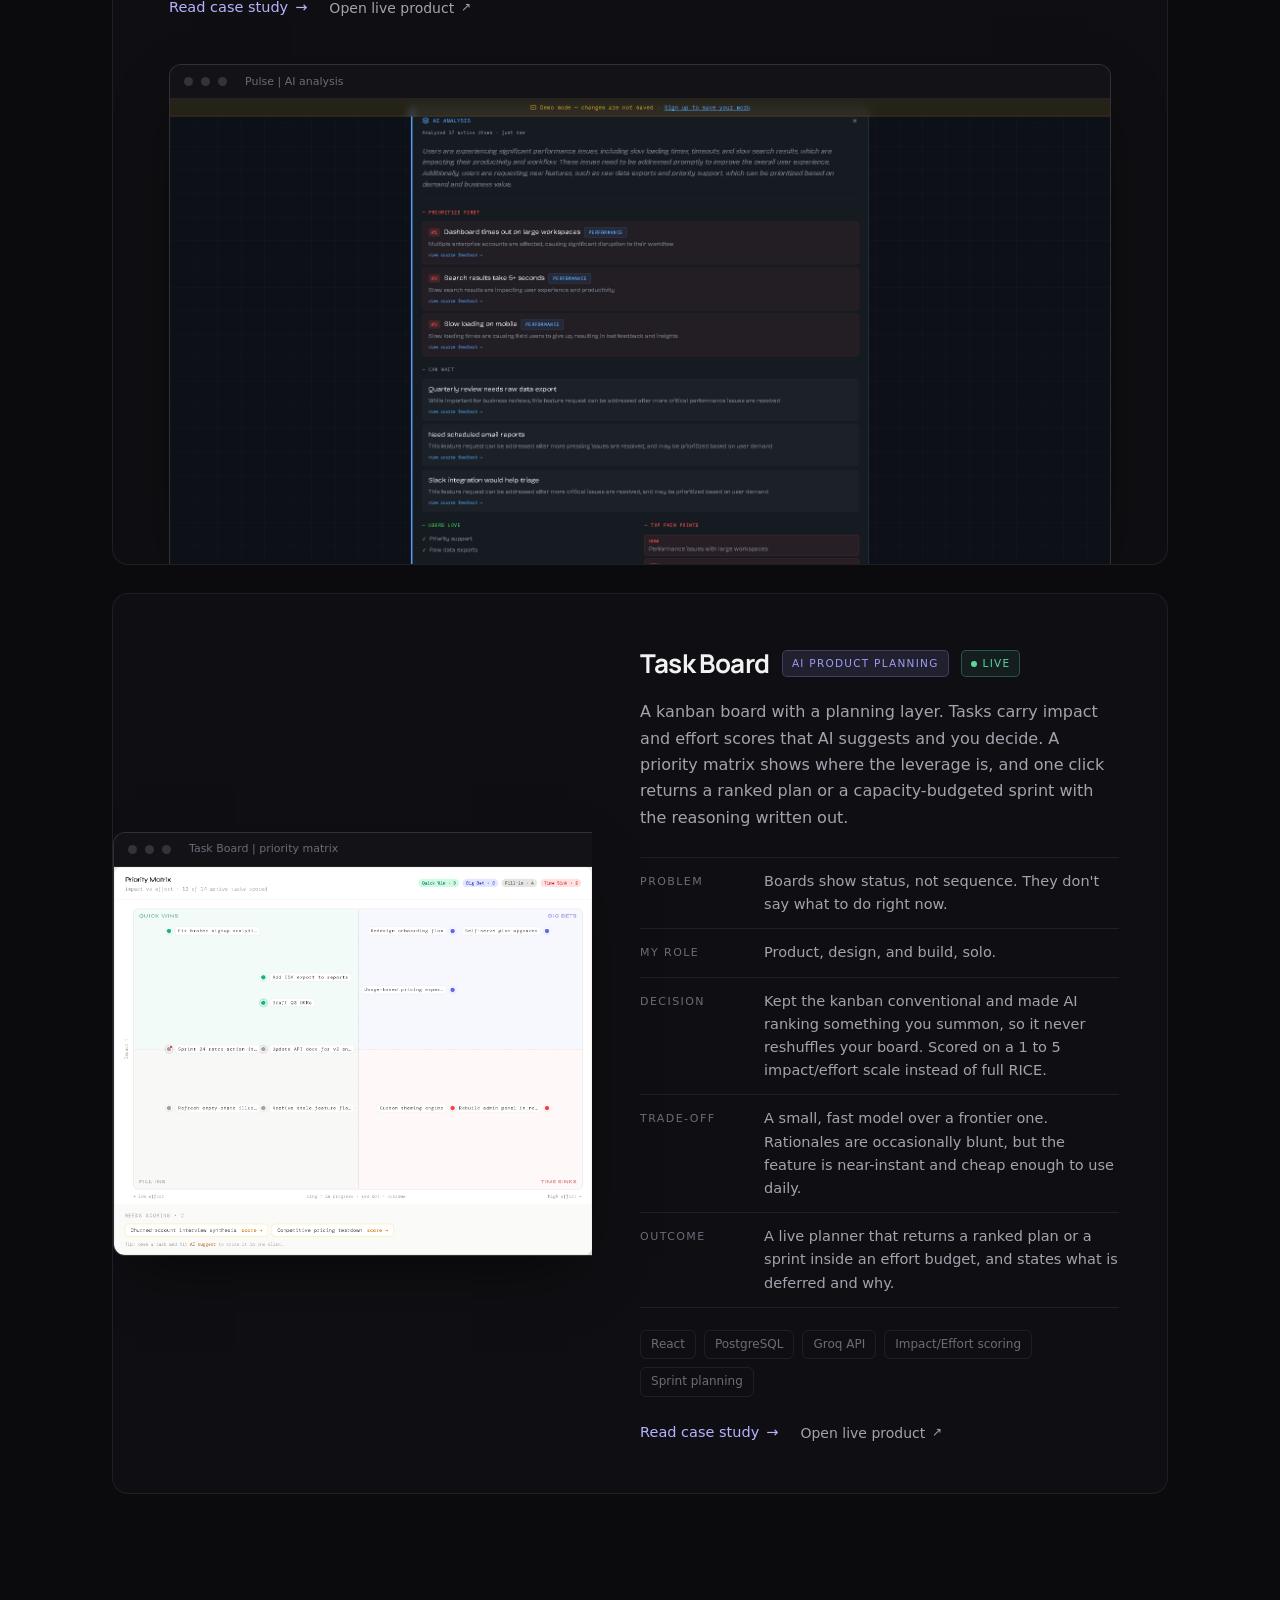
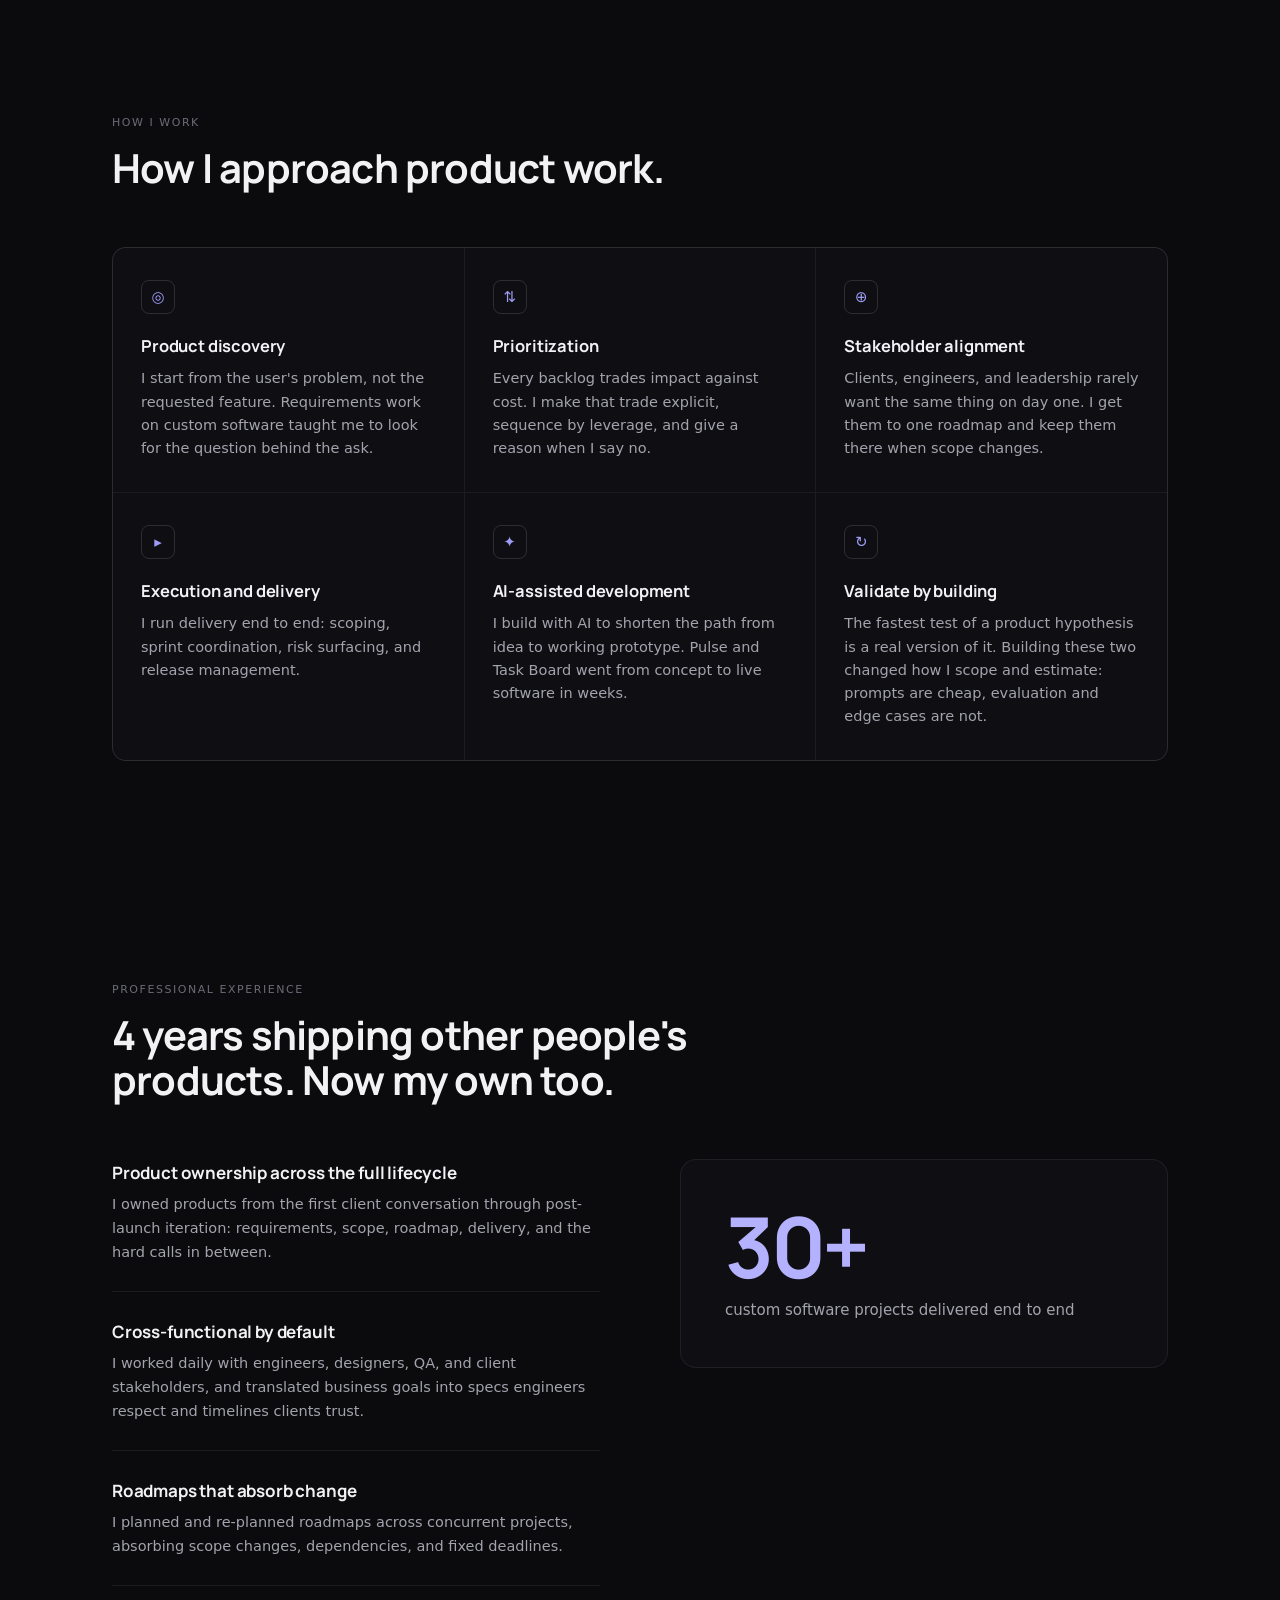
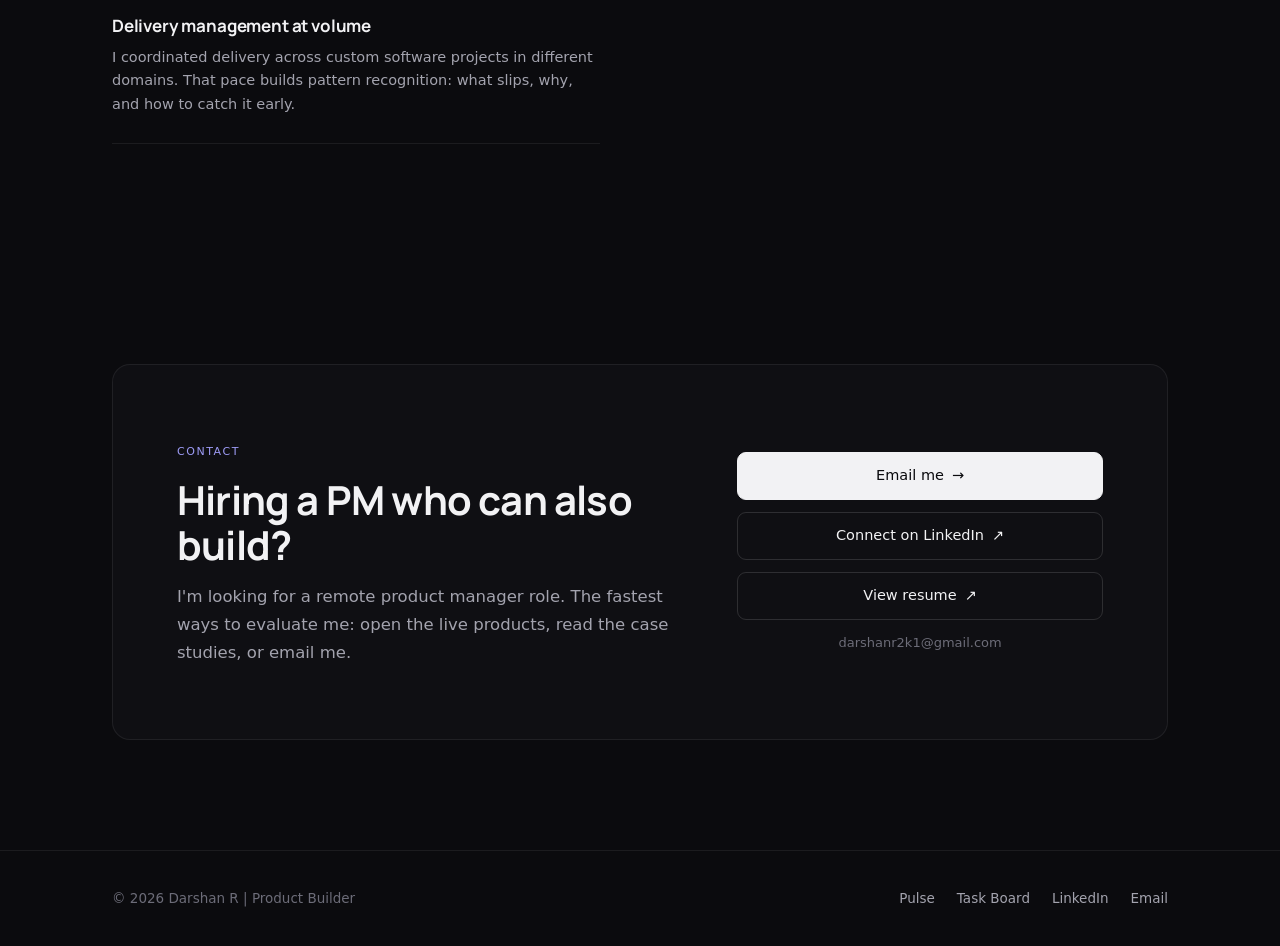
==== commit b573cfd4: "Reposition as Product Builder; copy cleanup; Manrope + General Sans" ====
--- a/index.html
+++ b/index.html
@@ -3,11 +3,14 @@
 <head>
 <meta charset="UTF-8" />
 <meta name="viewport" content="width=device-width, initial-scale=1.0" />
-<title>Darshan R | Product Manager · AI Builder</title>
-<meta name="description" content="Product Manager with nearly 4+ years of experience and 30+ delivered projects, now building live AI-powered products end to end." />
+<title>Darshan R | Product Builder</title>
+<meta name="description" content="Product Builder with 4 years of product experience. I design, build, and ship AI-powered products end to end." />
 <link rel="preconnect" href="https://fonts.googleapis.com" />
 <link rel="preconnect" href="https://fonts.gstatic.com" crossorigin />
-<link href="https://fonts.googleapis.com/css2?family=Inter+Tight:wght@500;600;700&family=Inter:wght@400;500;600&family=IBM+Plex+Mono:wght@400;500&display=swap" rel="stylesheet" />
+<link rel="preconnect" href="https://api.fontshare.com" />
+<link rel="preconnect" href="https://cdn.fontshare.com" crossorigin />
+<link href="https://fonts.googleapis.com/css2?family=Manrope:wght@500;600;700;800&display=swap" rel="stylesheet" />
+<link href="https://api.fontshare.com/v2/css?f[]=general-sans@400,500,600&display=swap" rel="stylesheet" />
 <link rel="stylesheet" href="styles.css" />
 <style>
 /* ----- page-specific ----- */
@@ -23,34 +26,6 @@
 .hero .lede { margin-top: 28px; }
 .hero .btn-row { margin-top: 38px; }
 
-.hero-stats {
-  display: flex; gap: 0; margin-top: 64px;
-  border-top: 1px solid var(--border);
-}
-.hero-stats div {
-  padding: 22px 40px 0 0;
-  margin-right: 40px;
-}
-.hero-stats div + div { border-left: 1px solid var(--border); padding-left: 40px; }
-.hero-stats strong {
-  display: block;
-  font-family: var(--font-display);
-  font-size: 30px; font-weight: 600;
-  color: var(--text-1); letter-spacing: -0.02em;
-}
-.hero-stats span { font-size: 13px; color: var(--text-3); }
-
-/* product shelf below hero */
-.shelf { position: relative; padding-bottom: 0; }
-.shelf .shot { max-width: 980px; margin: 0 auto; }
-.shelf-caption {
-  max-width: 980px; margin: 14px auto 0;
-  display: flex; justify-content: space-between; align-items: center; gap: 12px; flex-wrap: wrap;
-  font-size: 13px; color: var(--text-3);
-}
-.shelf-caption a { color: var(--text-2); font-weight: 500; }
-.shelf-caption a:hover { color: var(--text-1); }
-
 /* featured products */
 .product-card {
   border: 1px solid var(--border);
@@ -72,8 +47,9 @@
   letter-spacing: -0.02em;
 }
 .product-tag {
-  font-family: var(--font-mono);
+  font-family: var(--font-body);
   font-size: 10.5px;
+  font-weight: 500;
   letter-spacing: 0.12em;
   text-transform: uppercase;
   color: var(--accent);
@@ -83,14 +59,38 @@
   border-radius: 5px;
 }
 .product-desc { max-width: 60ch; }
+
+/* problem / role / decision / trade-off / outcome */
+.product-facts {
+  margin-top: 26px;
+  max-width: 640px;
+  border-top: 1px solid var(--border);
+}
+.product-facts div {
+  display: grid;
+  grid-template-columns: 104px 1fr;
+  gap: 20px;
+  padding: 12px 0;
+  border-bottom: 1px solid var(--border);
+}
+.product-facts dt {
+  font-size: 11px;
+  font-weight: 500;
+  letter-spacing: 0.13em;
+  text-transform: uppercase;
+  color: var(--text-3);
+  padding-top: 3px;
+}
+.product-facts dd { font-size: 14.5px; color: var(--text-2); line-height: 1.6; }
+
 .product-tech {
   display: flex; gap: 8px; flex-wrap: wrap;
-  margin-top: 18px;
+  margin-top: 22px;
 }
 .product-tech li {
   list-style: none;
-  font-family: var(--font-mono);
-  font-size: 11.5px;
+  font-family: var(--font-body);
+  font-size: 12px;
   color: var(--text-3);
   border: 1px solid var(--border);
   border-radius: 6px;
@@ -161,25 +161,13 @@
 .exp-figure .big {
   font-family: var(--font-display);
   font-size: clamp(56px, 7vw, 84px);
-  font-weight: 600;
+  font-weight: 700;
   letter-spacing: -0.04em;
   line-height: 1;
   color: var(--text-1);
 }
 .exp-figure .big em { font-style: normal; color: var(--accent-strong); }
 .exp-figure .label { margin-top: 10px; font-size: 15px; color: var(--text-2); }
-.exp-figure hr { border: none; border-top: 1px solid var(--border); margin: 30px 0; }
-.exp-figure ul { list-style: none; display: grid; gap: 12px; }
-.exp-figure li {
-  display: flex; gap: 12px; align-items: baseline;
-  font-size: 14.5px; color: var(--text-2);
-}
-.exp-figure li::before {
-  content: ""; flex: none;
-  width: 6px; height: 6px; border-radius: 2px;
-  background: var(--accent);
-  transform: translateY(-2px);
-}
 
 /* contact */
 .contact-card {
@@ -196,8 +184,8 @@
 .contact-actions { display: grid; gap: 12px; justify-items: stretch; }
 .contact-actions .btn { justify-content: center; }
 .contact-mail {
-  font-family: var(--font-mono);
-  font-size: 12.5px;
+  font-family: var(--font-body);
+  font-size: 13px;
   color: var(--text-3);
   text-align: center;
 }
@@ -213,12 +201,10 @@
 }
 @media (max-width: 760px) {
   .hero { padding: 72px 0 56px; }
-  .hero-stats { flex-direction: column; border-top: none; }
-  .hero-stats div { border-top: 1px solid var(--border); margin: 0; padding: 18px 0 0; }
-  .hero-stats div + div { border-left: none; padding-left: 0; margin-top: 18px; }
   .product-card.flagship .product-body { padding: 36px 24px 0; }
   .product-shot { padding: 28px 24px 0; }
   .product-card.secondary .product-body { padding: 36px 24px; }
+  .product-facts div { grid-template-columns: 1fr; gap: 4px; }
 }
 </style>
 </head>
@@ -242,41 +228,21 @@
 <!-- ============ HERO ============ -->
 <section class="hero">
   <div class="wrap">
-    <span class="eyebrow accent">Open to remote product roles</span>
+    <span class="eyebrow accent">Open to remote product manager roles</span>
     <h1 class="display reveal in">
-      Product manager<br />
-      <span class="mark">AI builder</span><br />
-      <span class="dim">Same person</span>
+      Product <span class="mark">Builder</span>
     </h1>
     <p class="lede reveal in">
-      Nearly 4 years managing custom software delivery for 30+ projects from
-      requirements to release. Now I build and ship AI-powered products
-      myself, so the gap between product strategy and technical execution
-      is one I cross daily, not delegate.
+      I design, build, and ship AI products end to end. Before that, I managed
+      custom software delivery from requirements to release, so I scope with
+      engineering cost in mind and test product ideas by building them
+      instead of writing about them.
     </p>
     <div class="btn-row reveal in">
       <a class="btn btn-primary" href="#work">View work <span class="arrow">→</span></a>
-      <a class="btn btn-ghost" href="#contact">Contact</a>
-    </div>
-    <div class="hero-stats reveal in">
-      <div><strong>4+</strong><span>years in product</span></div>
-      <div><strong>30+</strong><span>projects delivered</span></div>
-      <div><strong>2</strong><span>live AI products, built solo</span></div>
     </div>
   </div>
 </section>
-
-<!-- hero product shelf -->
-<div class="wrap shelf reveal">
-  <figure class="shot shot-glow">
-    <div class="shot-bar" aria-hidden="true"><i></i><i></i><i></i><span class="shot-url">darshanr.dev/pulse</span></div>
-    <img src="assets/pulse-dashboard.png" alt="Pulse dashboard showing status summary, sentiment totals, AI analysis prompt, category breakdown, and recent feedback" />
-  </figure>
-  <p class="shelf-caption">
-    <span>Pulse | AI feedback intelligence. Live and open to try.</span>
-    <a href="/pulse/?demo=1" target="_blank" rel="noopener">Open product <span class="ext">↗</span></a>
-  </p>
-</div>
 
 <!-- ============ FEATURED PRODUCTS ============ -->
 <section id="work">
@@ -284,30 +250,36 @@
     <div class="section-head">
       <span class="eyebrow">Featured products</span>
       <h2 class="h-section">Built, shipped, and live.</h2>
-      <p>Two working products, designed and developed end to end. Both are deployed and open to explore.</p>
-    </div>
-
-    <!-- Pulse — flagship -->
+      <p>Two products I designed, built, and deployed myself. Both are open to try.</p>
+    </div>
+
+    <!-- Pulse -->
     <article class="product-card flagship reveal">
       <div class="product-body">
         <div class="product-meta">
           <h3>Pulse</h3>
-          <span class="product-tag">Flagship · AI feedback analysis</span>
+          <span class="product-tag">AI feedback analysis</span>
           <span class="live-chip">Live</span>
         </div>
         <p class="product-desc">
-          A feedback intelligence platform that turns raw user feedback into
-          ranked priorities. Pulse collects feedback across sources, classifies
-          it with AI, tracks sentiment and category trends week over week, and
-          generates a ranked AI analysis with evidence attached, that tells
-          a product team what to fix first and what can wait.
+          Pulse collects feedback from app reviews, support tickets, and
+          surveys, classifies each item with AI, tracks sentiment and
+          category trends week over week, and returns a ranked list of what to
+          fix first and what can wait, with the evidence attached.
         </p>
+        <dl class="product-facts">
+          <div><dt>Problem</dt><dd>Feedback lands in one inbox and the loudest item wins. Nothing turns it into an ordered list of what to do.</dd></div>
+          <div><dt>My role</dt><dd>Product, design, and build, solo.</dd></div>
+          <div><dt>Decision</dt><dd>Forced the AI into a ranked output with explicit "can wait" calls instead of a summary paragraph, and attached a written rationale to every item.</dd></div>
+          <div><dt>Trade-off</dt><dd>Analysis runs on demand, not on every new item. The dashboard can lag briefly, and inference cost drops sharply.</dd></div>
+          <div><dt>Outcome</dt><dd>A live product that returns a "prioritize first" list and a "can wait" list, each item linked to its source feedback.</dd></div>
+        </dl>
         <ul class="product-tech">
           <li>React</li><li>PostgreSQL</li><li>Groq API</li><li>Sentiment analysis</li><li>Trend analytics</li>
         </ul>
         <div class="product-actions">
           <a class="product-cta" href="/case-studies/pulse">Read case study <span class="arrow">→</span></a>
-          <a class="product-link" href="/pulse/?demo=1" target="_blank" rel="noopener">Open product <span class="ext">↗</span></a>
+          <a class="product-link" href="/pulse/?demo=1" target="_blank" rel="noopener">Open live product <span class="ext">↗</span></a>
         </div>
       </div>
       <div class="product-shot">
@@ -322,7 +294,7 @@
     <article class="product-card secondary reveal">
       <div class="product-shot">
         <figure class="shot">
-          <div class="shot-bar" aria-hidden="true"><i></i><i></i><i></i><span class="shot-url">task board | priority matrix</span></div>
+          <div class="shot-bar" aria-hidden="true"><i></i><i></i><i></i><span class="shot-url">Task Board | priority matrix</span></div>
           <img src="assets/taskboard-matrix.png" alt="Task Board priority matrix plotting tasks by impact and effort into Quick Wins, Big Bets, Fill-ins, and Time Sinks" />
         </figure>
       </div>
@@ -333,17 +305,24 @@
           <span class="live-chip">Live</span>
         </div>
         <p class="product-desc">
-          A planning tool with an opinion. Tasks carry impact/effort scores
-          suggested by AI, decided by you. A priority matrix shows where the
-          leverage is, and one click returns a ranked plan or a capacity-budgeted
-          sprint, with the reasoning written out.
+          A kanban board with a planning layer. Tasks carry impact and effort
+          scores that AI suggests and you decide. A priority matrix shows where
+          the leverage is, and one click returns a ranked plan or a
+          capacity-budgeted sprint with the reasoning written out.
         </p>
+        <dl class="product-facts">
+          <div><dt>Problem</dt><dd>Boards show status, not sequence. They don't say what to do right now.</dd></div>
+          <div><dt>My role</dt><dd>Product, design, and build, solo.</dd></div>
+          <div><dt>Decision</dt><dd>Kept the kanban conventional and made AI ranking something you summon, so it never reshuffles your board. Scored on a 1 to 5 impact/effort scale instead of full RICE.</dd></div>
+          <div><dt>Trade-off</dt><dd>A small, fast model over a frontier one. Rationales are occasionally blunt, but the feature is near-instant and cheap enough to use daily.</dd></div>
+          <div><dt>Outcome</dt><dd>A live planner that returns a ranked plan or a sprint inside an effort budget, and states what is deferred and why.</dd></div>
+        </dl>
         <ul class="product-tech">
           <li>React</li><li>PostgreSQL</li><li>Groq API</li><li>Impact/Effort scoring</li><li>Sprint planning</li>
         </ul>
         <div class="product-actions">
           <a class="product-cta" href="/case-studies/task-board">Read case study <span class="arrow">→</span></a>
-          <a class="product-link" href="/task-board/?demo=1" target="_blank" rel="noopener">Open product <span class="ext">↗</span></a>
+          <a class="product-link" href="/task-board/?demo=1" target="_blank" rel="noopener">Open live product <span class="ext">↗</span></a>
         </div>
       </div>
     </article>
@@ -355,38 +334,38 @@
   <div class="wrap">
     <div class="section-head">
       <span class="eyebrow">How I work</span>
-      <h2 class="h-section">Strategy that survives contact with engineering.</h2>
+      <h2 class="h-section">How I approach product work.</h2>
     </div>
     <div class="work-grid reveal">
       <article>
         <div class="glyph" aria-hidden="true">◎</div>
         <h3>Product discovery</h3>
-        <p>Start from the user's actual problem, not the requested feature. Requirements gathering across 30+ client projects taught me to find the question behind the ask.</p>
+        <p>I start from the user's problem, not the requested feature. Requirements work on custom software taught me to look for the question behind the ask.</p>
       </article>
       <article>
         <div class="glyph" aria-hidden="true">⇅</div>
-        <h3>Ruthless prioritization</h3>
-        <p>Every backlog is a negotiation between impact and cost. I make the tradeoffs explicit, sequence by leverage, and say no with reasons attached.</p>
+        <h3>Prioritization</h3>
+        <p>Every backlog trades impact against cost. I make that trade explicit, sequence by leverage, and give a reason when I say no.</p>
       </article>
       <article>
         <div class="glyph" aria-hidden="true">⊕</div>
         <h3>Stakeholder alignment</h3>
-        <p>Clients, engineers, and leadership rarely want the same thing on day one. My job is getting them to the same roadmap and keeping them there through change.</p>
+        <p>Clients, engineers, and leadership rarely want the same thing on day one. I get them to one roadmap and keep them there when scope changes.</p>
       </article>
       <article>
         <div class="glyph" aria-hidden="true">▸</div>
-        <h3>Execution &amp; delivery</h3>
-        <p>Plans are cheap; shipped software is not. I run delivery end to end: scoping, sprint coordination, risk surfacing, and release management.</p>
+        <h3>Execution and delivery</h3>
+        <p>I run delivery end to end: scoping, sprint coordination, risk surfacing, and release management.</p>
       </article>
       <article>
         <div class="glyph" aria-hidden="true">✦</div>
         <h3>AI-assisted development</h3>
-        <p>I build with AI to compress the idea-to-prototype loop. Pulse and Task Board went from concept to live, working software in weeks, not quarters.</p>
+        <p>I build with AI to shorten the path from idea to working prototype. Pulse and Task Board went from concept to live software in weeks.</p>
       </article>
       <article>
         <div class="glyph" aria-hidden="true">↻</div>
         <h3>Validate by building</h3>
-        <p>The fastest way to test a product hypothesis is now to build a real version of it. Being able to build changed how I scope, estimate, and de-risk.</p>
+        <p>The fastest test of a product hypothesis is a real version of it. Building these two changed how I scope and estimate: prompts are cheap, evaluation and edge cases are not.</p>
       </article>
     </div>
   </div>
@@ -397,38 +376,30 @@
   <div class="wrap">
     <div class="section-head">
       <span class="eyebrow">Professional experience</span>
-      <h2 class="h-section">Four years of shipping other people's products. Now mine too.</h2>
+      <h2 class="h-section">4 years shipping other people's products. Now my own too.</h2>
     </div>
     <div class="exp">
       <div class="exp-claims reveal">
         <article>
           <h3>Product ownership across the full lifecycle</h3>
-          <p>Owned products from first client conversation to post-launch iteration - requirements, scope, roadmap, delivery, and the hard calls in between.</p>
+          <p>I owned products from the first client conversation through post-launch iteration: requirements, scope, roadmap, delivery, and the hard calls in between.</p>
         </article>
         <article>
           <h3>Cross-functional by default</h3>
-          <p>Worked daily with engineers, designers, QA, and client stakeholders. Translated business goals into specs engineers respect and timelines clients trust.</p>
+          <p>I worked daily with engineers, designers, QA, and client stakeholders, and translated business goals into specs engineers respect and timelines clients trust.</p>
         </article>
         <article>
-          <h3>Roadmaps that absorb reality</h3>
-          <p>Planned and re-planned roadmaps across concurrent projects, balancing scope changes, dependencies, and fixed deadlines without losing the thread.</p>
+          <h3>Roadmaps that absorb change</h3>
+          <p>I planned and re-planned roadmaps across concurrent projects, absorbing scope changes, dependencies, and fixed deadlines.</p>
         </article>
         <article>
           <h3>Delivery management at volume</h3>
-          <p>Coordinated delivery on 30+ custom software projects across domains, a pace that forces pattern recognition: what slips, why, and how to catch it early.</p>
+          <p>I coordinated delivery across custom software projects in different domains. That pace builds pattern recognition: what slips, why, and how to catch it early.</p>
         </article>
       </div>
       <aside class="exp-figure reveal">
         <div class="big"><em>30+</em></div>
         <p class="label">custom software projects delivered end to end</p>
-        <hr />
-        <ul>
-          <li>Requirements gathering &amp; scoping</li>
-          <li>Roadmap planning &amp; re-planning</li>
-          <li>Stakeholder &amp; client management</li>
-          <li>Sprint &amp; delivery coordination</li>
-          <li>AI-powered product development</li>
-        </ul>
       </aside>
     </div>
   </div>
@@ -441,7 +412,7 @@
       <div>
         <span class="eyebrow accent">Contact</span>
         <h2 class="h-section" style="margin-top:14px;">Hiring a PM who can also build?</h2>
-        <p class="lede" style="font-size:16.5px;">I'm looking for a remote product role where shipping matters. The fastest ways to evaluate me: open the live products above, read the case studies, or start a conversation.</p>
+        <p class="lede" style="font-size:16.5px;">I'm looking for a remote product manager role. The fastest ways to evaluate me: open the live products, read the case studies, or email me.</p>
       </div>
       <div class="contact-actions">
         <a class="btn btn-primary" href="mailto:darshanr2k1@gmail.com">Email me <span class="arrow">→</span></a>
@@ -457,12 +428,11 @@
 
 <footer>
   <div class="wrap footer-inner">
-    <span>© 2026 Darshan R | Product Manager</span>
+    <span>© 2026 Darshan R | Product Builder</span>
     <nav class="footer-links" aria-label="Footer">
       <a href="/case-studies/pulse">Pulse</a>
       <a href="/case-studies/task-board">Task Board</a>
       <a href="https://www.linkedin.com/in/darshan-acharya/" target="_blank" rel="noopener">LinkedIn</a>
-      <a class="nav-keep" href="Darshan Resume - PM.pdf" target="_blank" rel="noopener">Resume</a>
       <a href="mailto:darshanr2k1@gmail.com">Email</a>
     </nav>
   </div>
--- a/styles.css
+++ b/styles.css
@@ -1,7 +1,7 @@
 /* ============================================================
    Darshan R. — Product portfolio
-   Token system: cool near-black, periwinkle accent, Inter Tight
-   display / Inter body / Plex Mono utility.
+   Token system: cool near-black, periwinkle accent, Manrope
+   display / General Sans body and labels.
    ============================================================ */
 
 :root {
@@ -18,9 +18,8 @@
   --accent-dim: rgba(157, 155, 245, 0.12);
   --green: #5fd4a2;
   --max: 1120px;
-  --font-display: "Inter Tight", "Inter", system-ui, sans-serif;
-  --font-body: "Inter", system-ui, -apple-system, sans-serif;
-  --font-mono: "IBM Plex Mono", ui-monospace, monospace;
+  --font-display: "Manrope", system-ui, -apple-system, "Segoe UI", sans-serif;
+  --font-body: "General Sans", system-ui, -apple-system, "Segoe UI", sans-serif;
 }
 
 * { box-sizing: border-box; margin: 0; padding: 0; }
@@ -48,7 +47,7 @@
 /* ---------- type roles ---------- */
 
 .eyebrow {
-  font-family: var(--font-mono);
+  font-family: var(--font-body);
   font-size: 11px;
   font-weight: 500;
   letter-spacing: 0.14em;
@@ -61,14 +60,14 @@
 h1, h2, h3 {
   font-family: var(--font-display);
   color: var(--text-1);
-  font-weight: 600;
-  letter-spacing: -0.025em;
+  font-weight: 700;
+  letter-spacing: -0.02em;
 }
 
 .display {
   font-size: clamp(40px, 6.2vw, 72px);
   line-height: 1.04;
-  letter-spacing: -0.035em;
+  letter-spacing: -0.03em;
 }
 
 .display .dim { color: var(--text-3); }
@@ -213,7 +212,7 @@
 
 .shot-bar .shot-url {
   margin-left: 10px;
-  font-family: var(--font-mono);
+  font-family: var(--font-body);
   font-size: 11px;
   color: var(--text-3);
 }
@@ -288,7 +287,7 @@
 
 .live-chip {
   display: inline-flex; align-items: center; gap: 6px;
-  font-family: var(--font-mono);
+  font-family: var(--font-body);
   font-size: 10.5px; letter-spacing: 0.12em; text-transform: uppercase;
   color: var(--green);
   border: 1px solid rgba(95, 212, 162, 0.3);
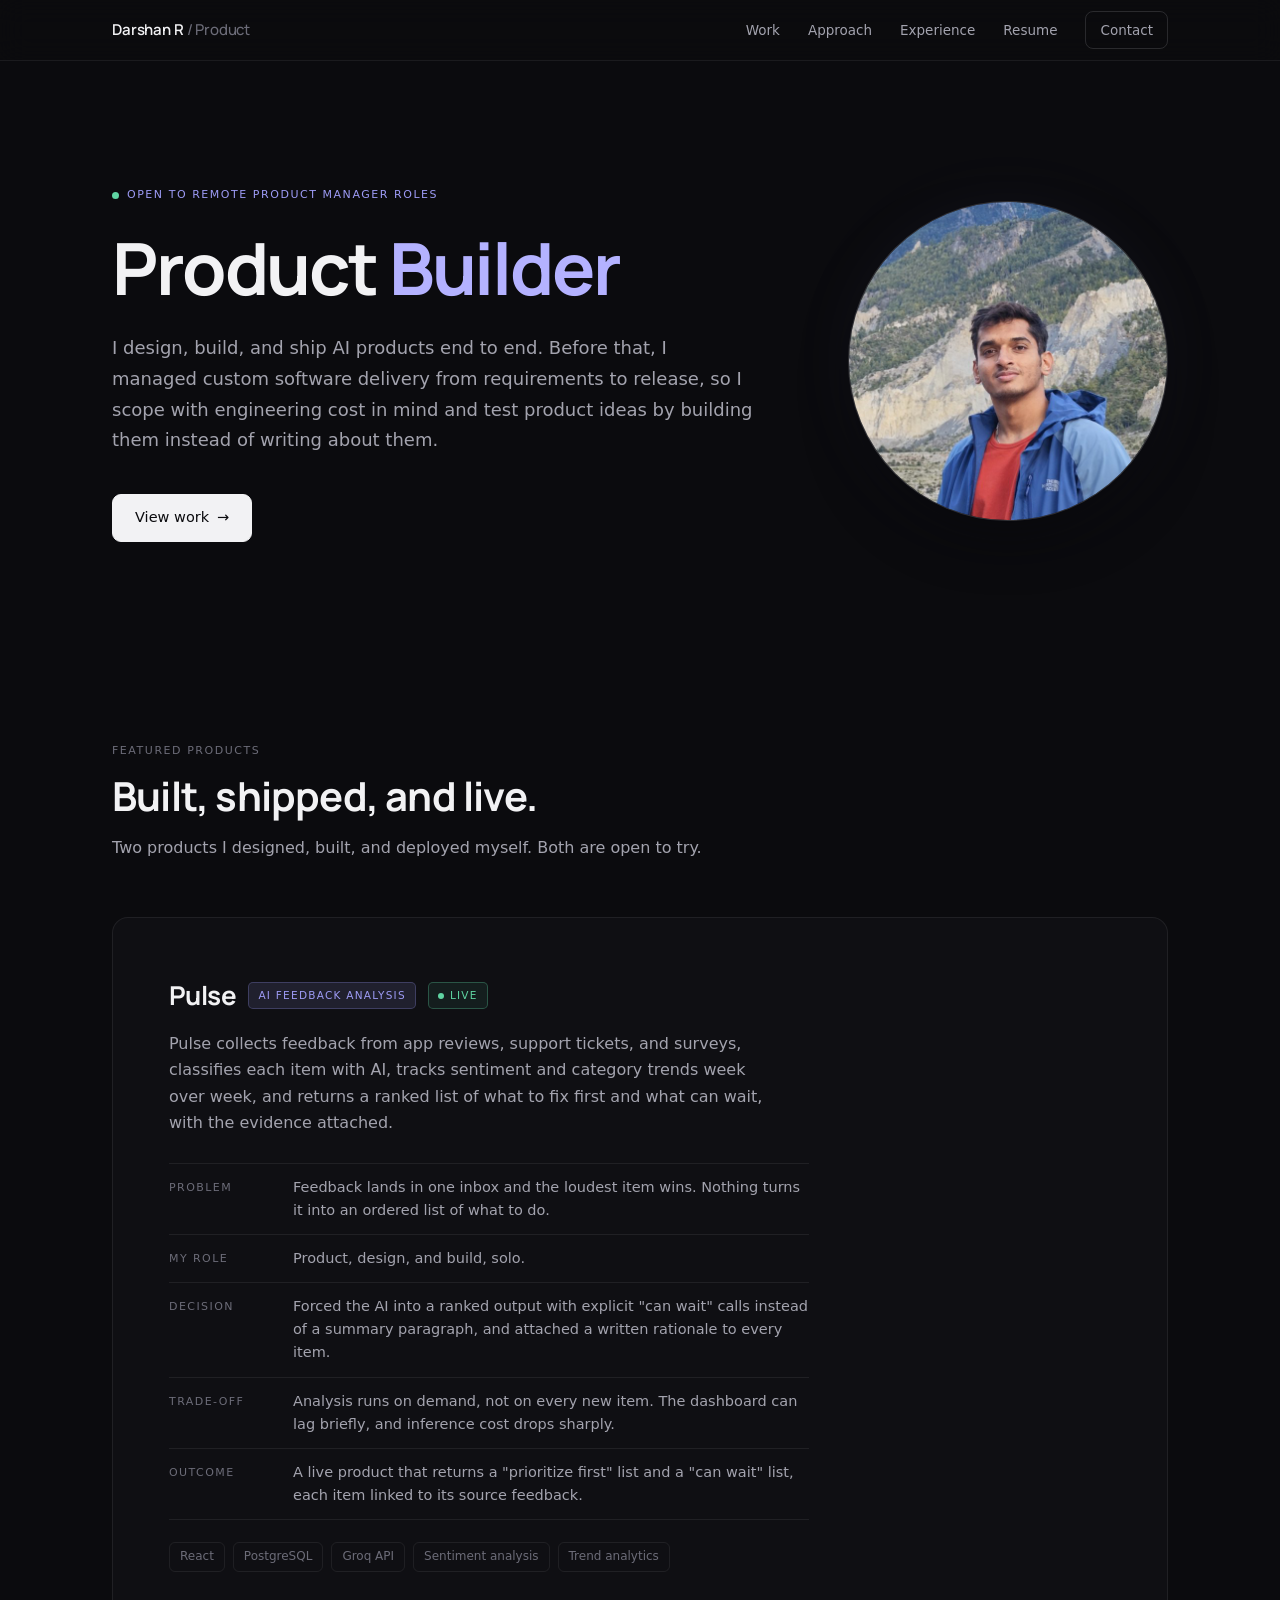
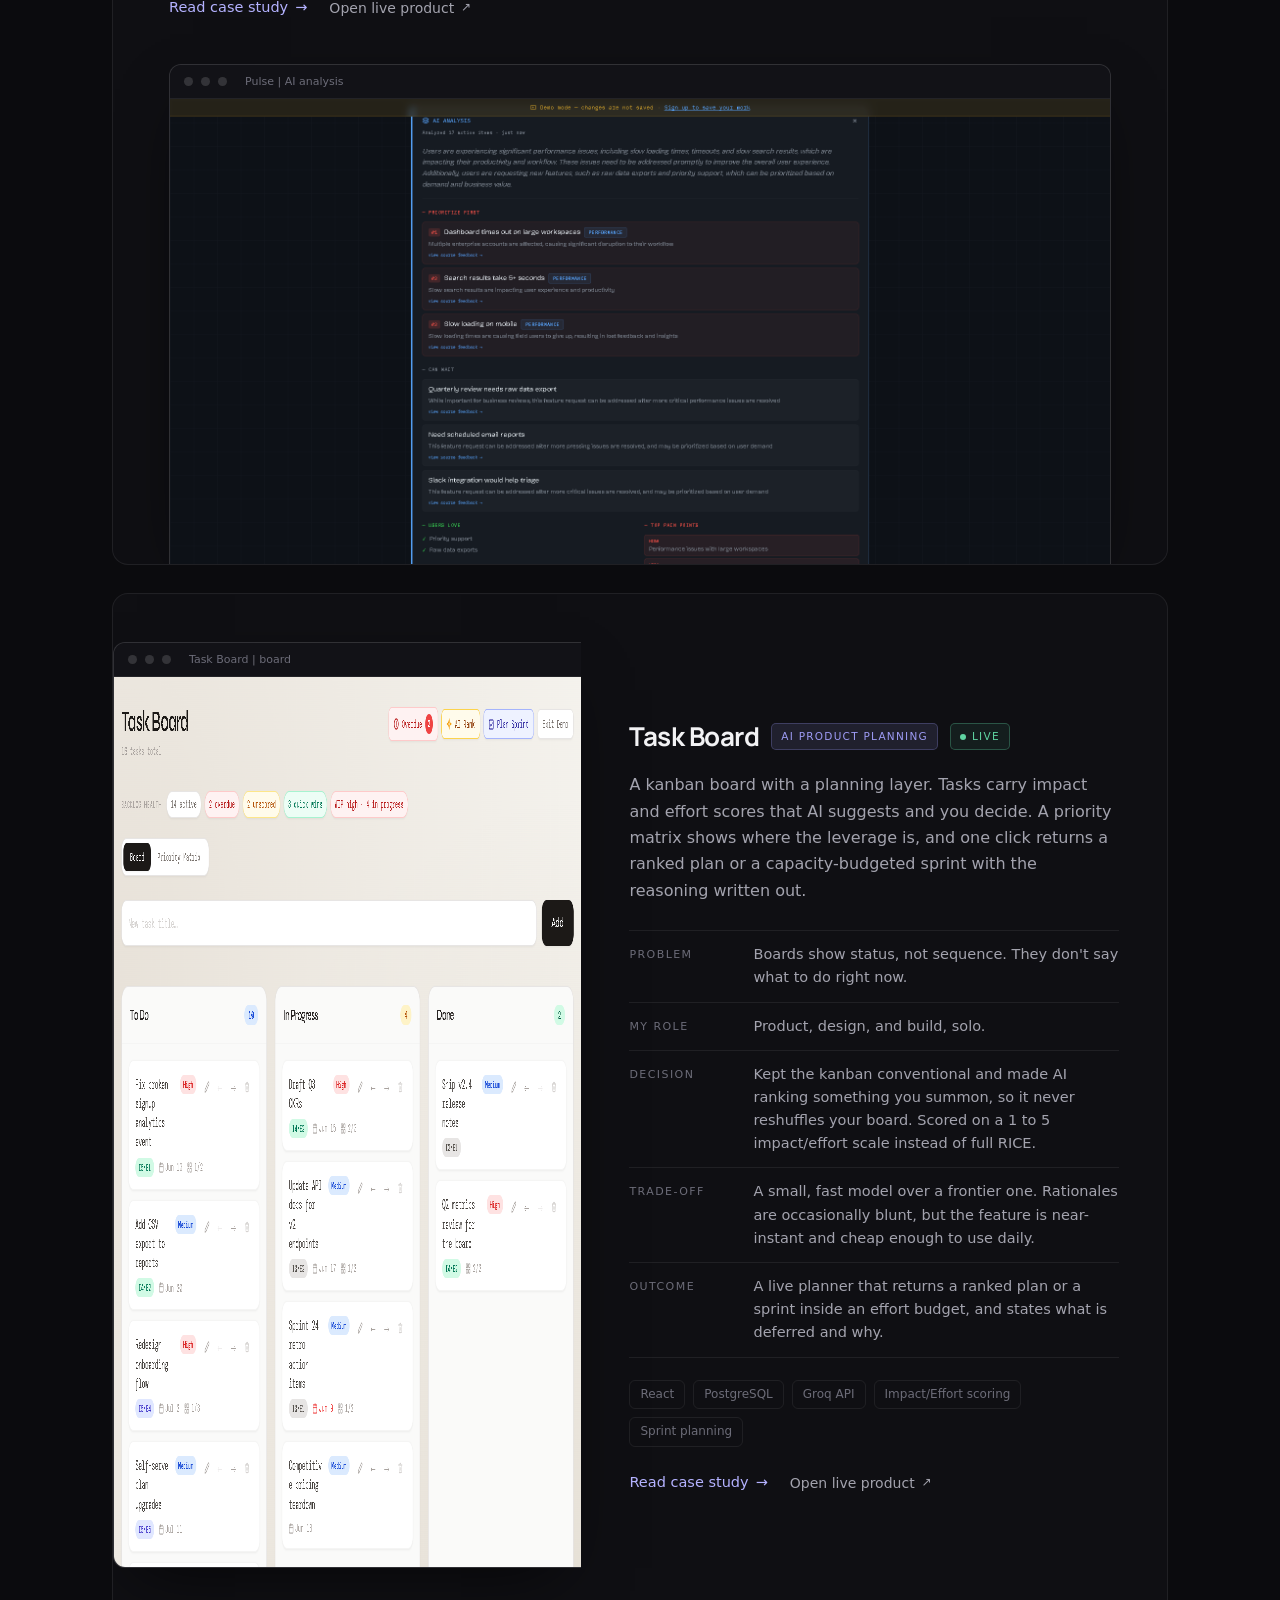
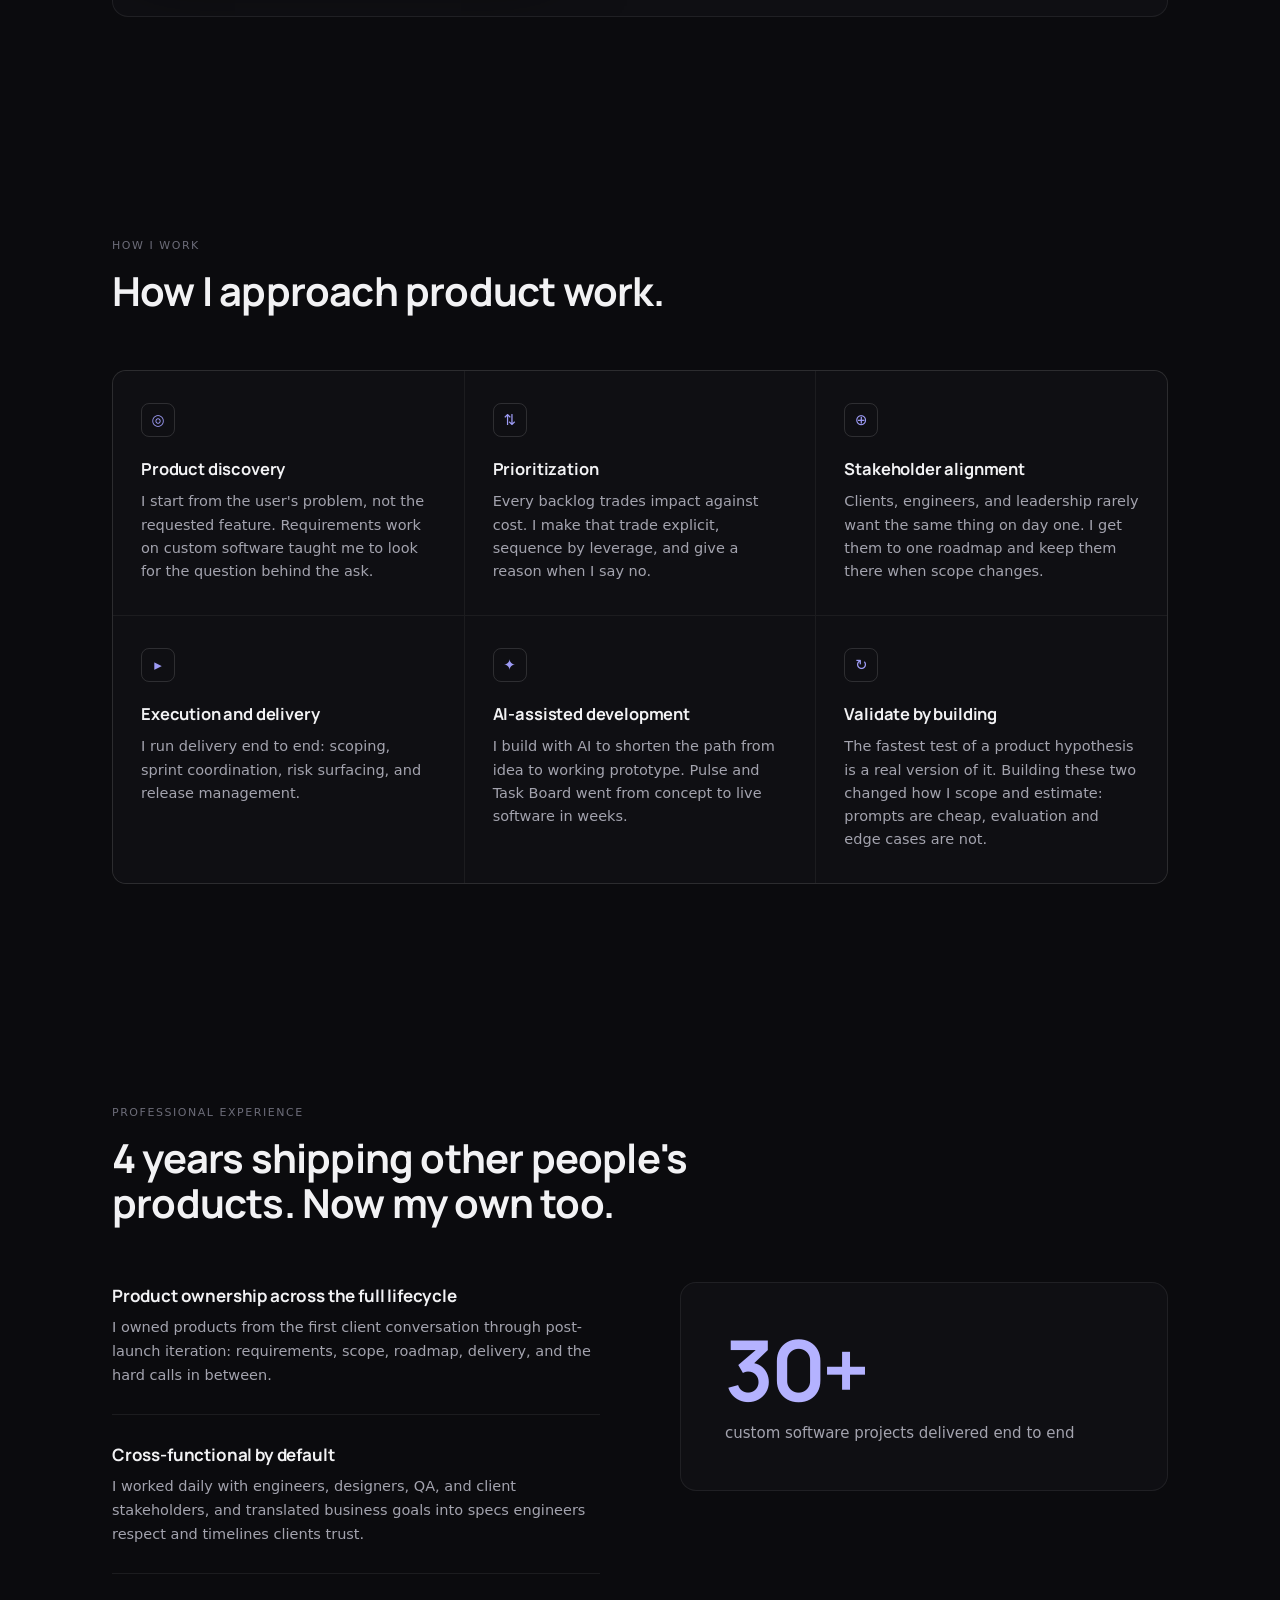
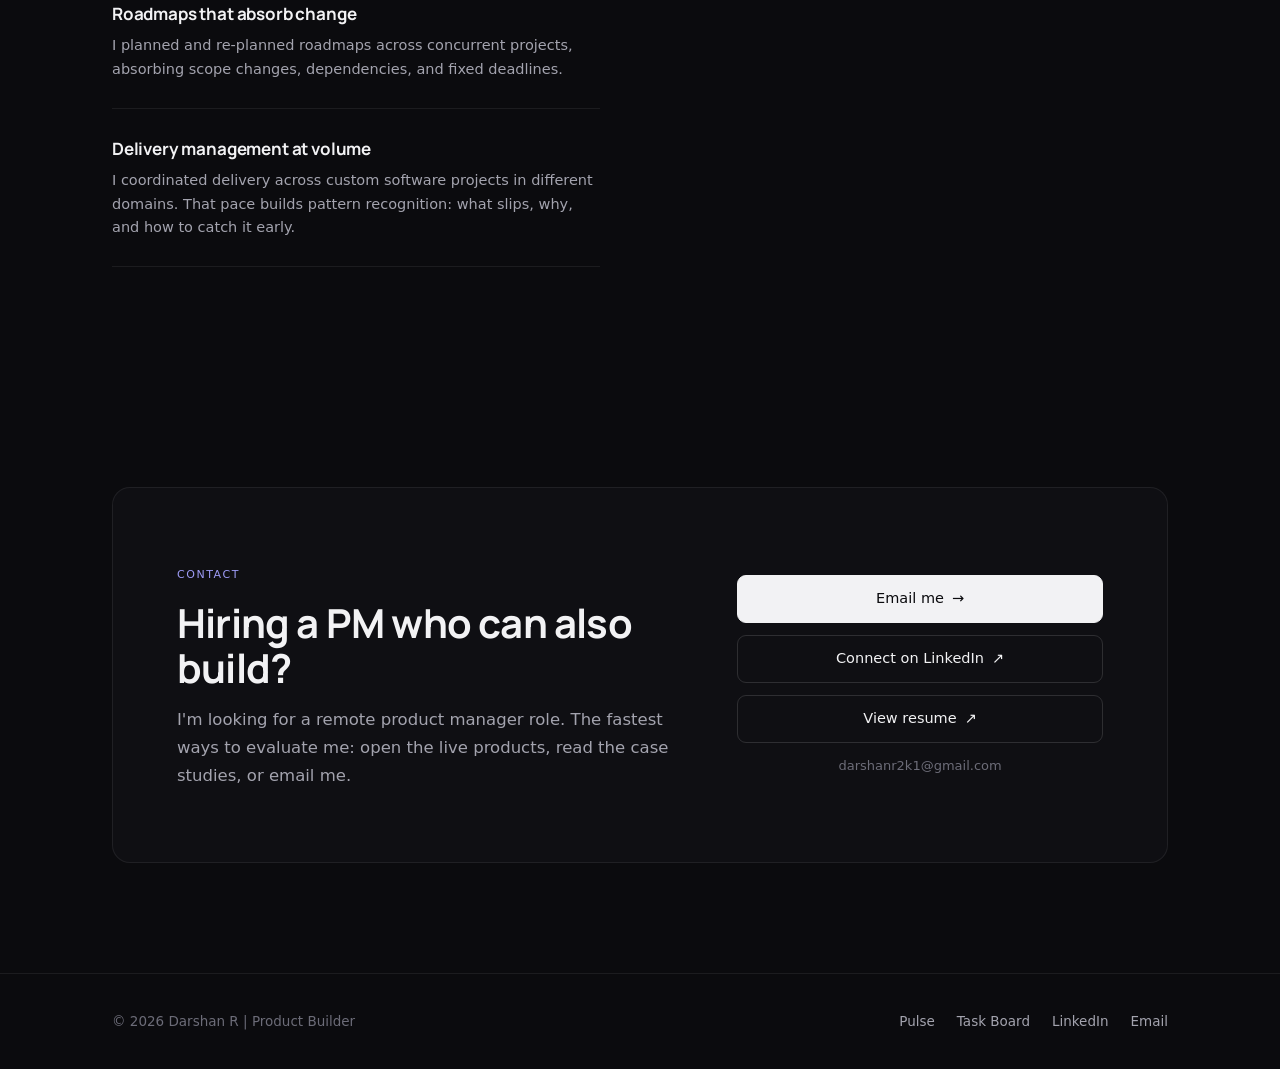
==== commit f169de2b: "Add hero portrait; use cropped board screenshot for Task Board preview" ====
--- a/index.html
+++ b/index.html
@@ -25,6 +25,22 @@
 .hero h1 { max-width: 16ch; }
 .hero .lede { margin-top: 28px; }
 .hero .btn-row { margin-top: 38px; }
+.hero-grid {
+  display: grid;
+  grid-template-columns: minmax(0, 1fr) auto;
+  gap: 64px;
+  align-items: center;
+}
+.hero-portrait {
+  width: clamp(220px, 26vw, 320px);
+  aspect-ratio: 1;
+  border-radius: 50%;
+  overflow: hidden;
+  border: 1px solid var(--border-strong);
+  background: var(--bg-raised);
+  box-shadow: 0 24px 64px -24px rgba(0, 0, 0, 0.7), 0 0 90px -30px var(--accent-dim);
+}
+.hero-portrait img { width: 100%; height: 100%; object-fit: cover; object-position: 50% 40%; }
 
 /* featured products */
 .product-card {
@@ -108,7 +124,7 @@
 .product-shot .shot { border-bottom: none; border-radius: 12px 12px 0 0; }
 .product-shot .shot-bar { border-radius: 12px 12px 0 0; }
 
-.product-card.secondary { display: grid; grid-template-columns: 1fr 1.2fr; align-items: center; }
+.product-card.secondary { display: grid; grid-template-columns: 1fr 1.25fr; align-items: center; }
 .product-card.secondary .product-body { padding: 48px; }
 .product-card.secondary .product-shot { padding: 48px 0 48px 0; }
 .product-card.secondary .shot { border-radius: 12px 0 0 12px; border-right: none; border-bottom: 1px solid var(--border-strong); }
@@ -191,6 +207,8 @@
 }
 
 @media (max-width: 900px) {
+  .hero-grid { grid-template-columns: 1fr; gap: 40px; }
+  .hero-portrait { order: -1; width: 180px; }
   .work-grid { grid-template-columns: 1fr; }
   .exp { grid-template-columns: 1fr; gap: 48px; }
   .exp-figure { position: static; }
@@ -228,18 +246,25 @@
 <!-- ============ HERO ============ -->
 <section class="hero">
   <div class="wrap">
-    <span class="eyebrow accent">Open to remote product manager roles</span>
-    <h1 class="display reveal in">
-      Product <span class="mark">Builder</span>
-    </h1>
-    <p class="lede reveal in">
-      I design, build, and ship AI products end to end. Before that, I managed
-      custom software delivery from requirements to release, so I scope with
-      engineering cost in mind and test product ideas by building them
-      instead of writing about them.
-    </p>
-    <div class="btn-row reveal in">
-      <a class="btn btn-primary" href="#work">View work <span class="arrow">→</span></a>
+    <div class="hero-grid">
+      <div class="hero-text">
+        <span class="eyebrow accent">Open to remote product manager roles</span>
+        <h1 class="display reveal in">
+          Product <span class="mark">Builder</span>
+        </h1>
+        <p class="lede reveal in">
+          I design, build, and ship AI products end to end. Before that, I managed
+          custom software delivery from requirements to release, so I scope with
+          engineering cost in mind and test product ideas by building them
+          instead of writing about them.
+        </p>
+        <div class="btn-row reveal in">
+          <a class="btn btn-primary" href="#work">View work <span class="arrow">→</span></a>
+        </div>
+      </div>
+      <figure class="hero-portrait reveal in">
+        <img src="assets/portrait.jpg" width="640" height="640" alt="Portrait of Darshan R." fetchpriority="high" />
+      </figure>
     </div>
   </div>
 </section>
@@ -294,8 +319,8 @@
     <article class="product-card secondary reveal">
       <div class="product-shot">
         <figure class="shot">
-          <div class="shot-bar" aria-hidden="true"><i></i><i></i><i></i><span class="shot-url">Task Board | priority matrix</span></div>
-          <img src="assets/taskboard-matrix.png" alt="Task Board priority matrix plotting tasks by impact and effort into Quick Wins, Big Bets, Fill-ins, and Time Sinks" />
+          <div class="shot-bar" aria-hidden="true"><i></i><i></i><i></i><span class="shot-url">Task Board | board</span></div>
+          <img src="assets/taskboard-board-crop.png" width="1140" height="890" alt="Task Board kanban with backlog health chips, Board and Priority Matrix tabs, and To Do, In Progress, and Done columns with impact/effort chips on each card" loading="lazy" />
         </figure>
       </div>
       <div class="product-body">
--- a/styles.css
+++ b/styles.css
@@ -1,5 +1,5 @@
 /* ============================================================
-   Darshan R. — Product portfolio
+   Darshan R. | Product portfolio
    Token system: cool near-black, periwinkle accent, Manrope
    display / General Sans body and labels.
    ============================================================ */
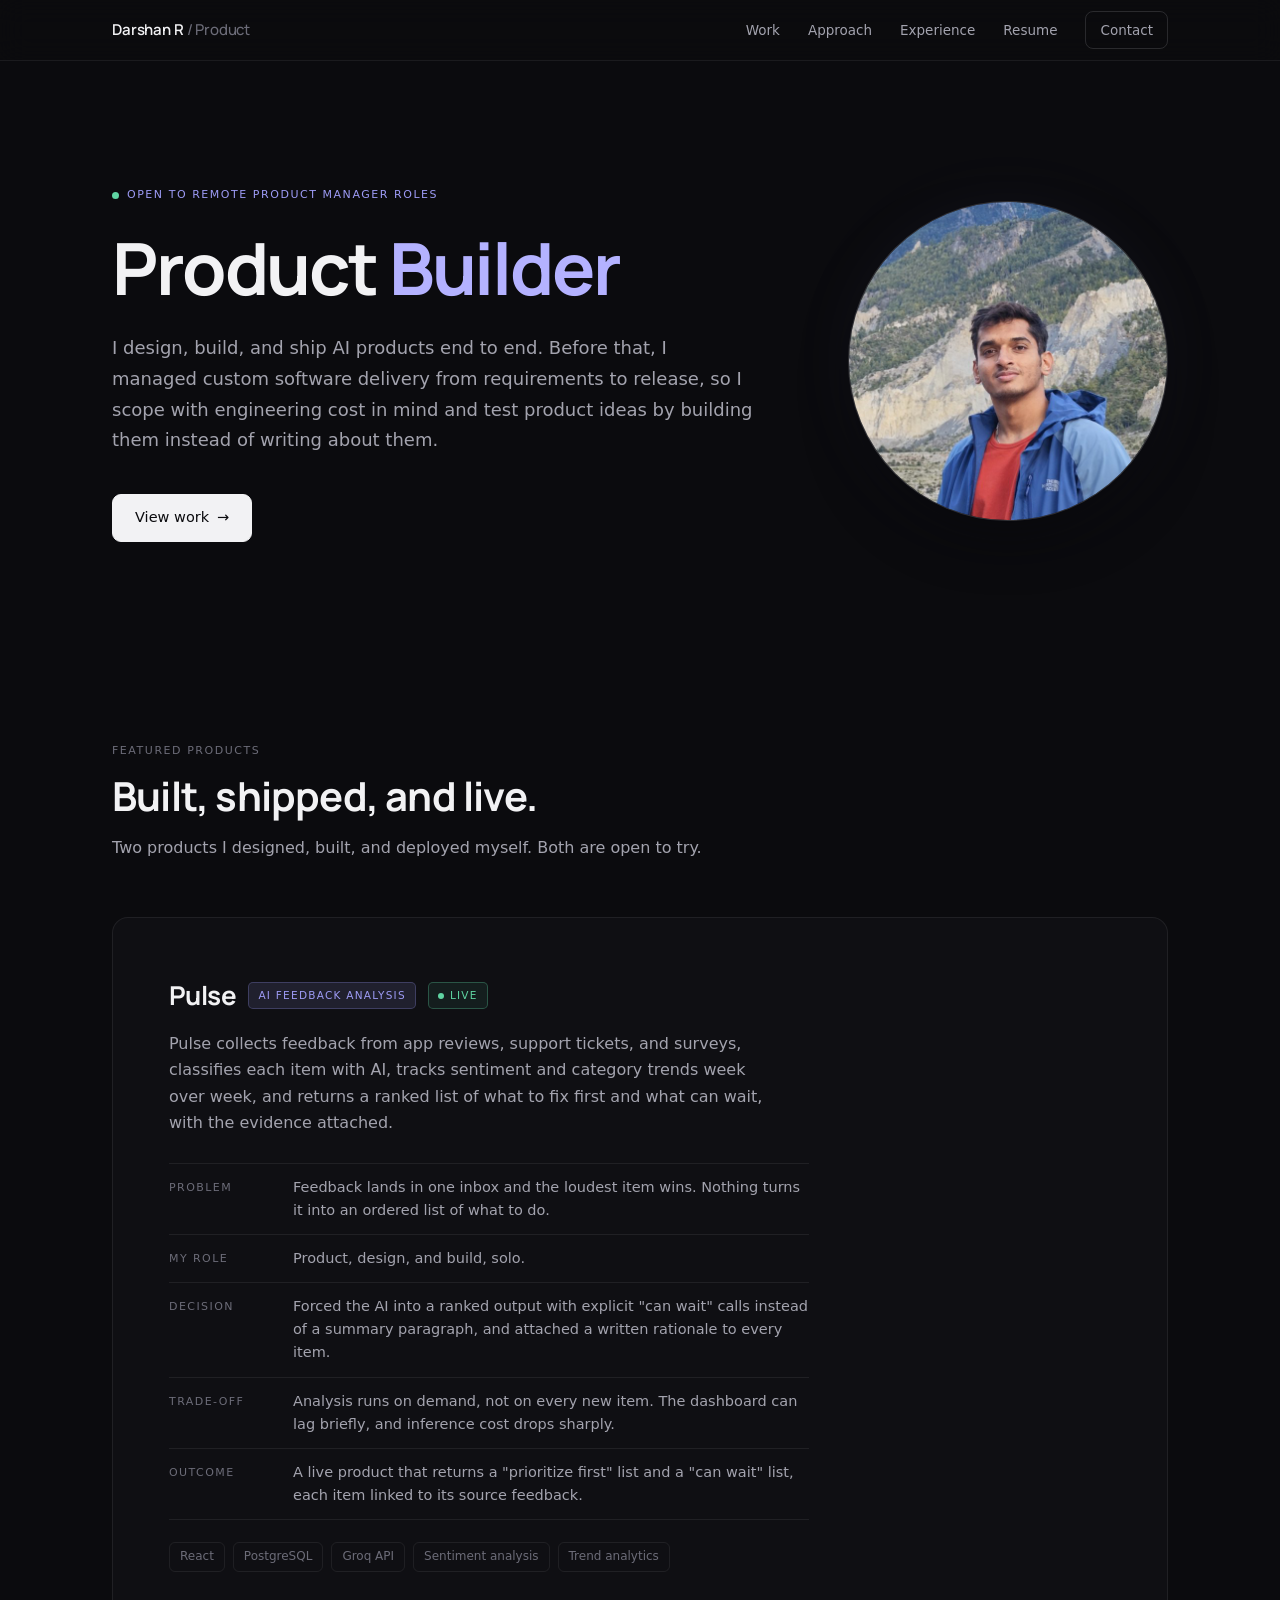
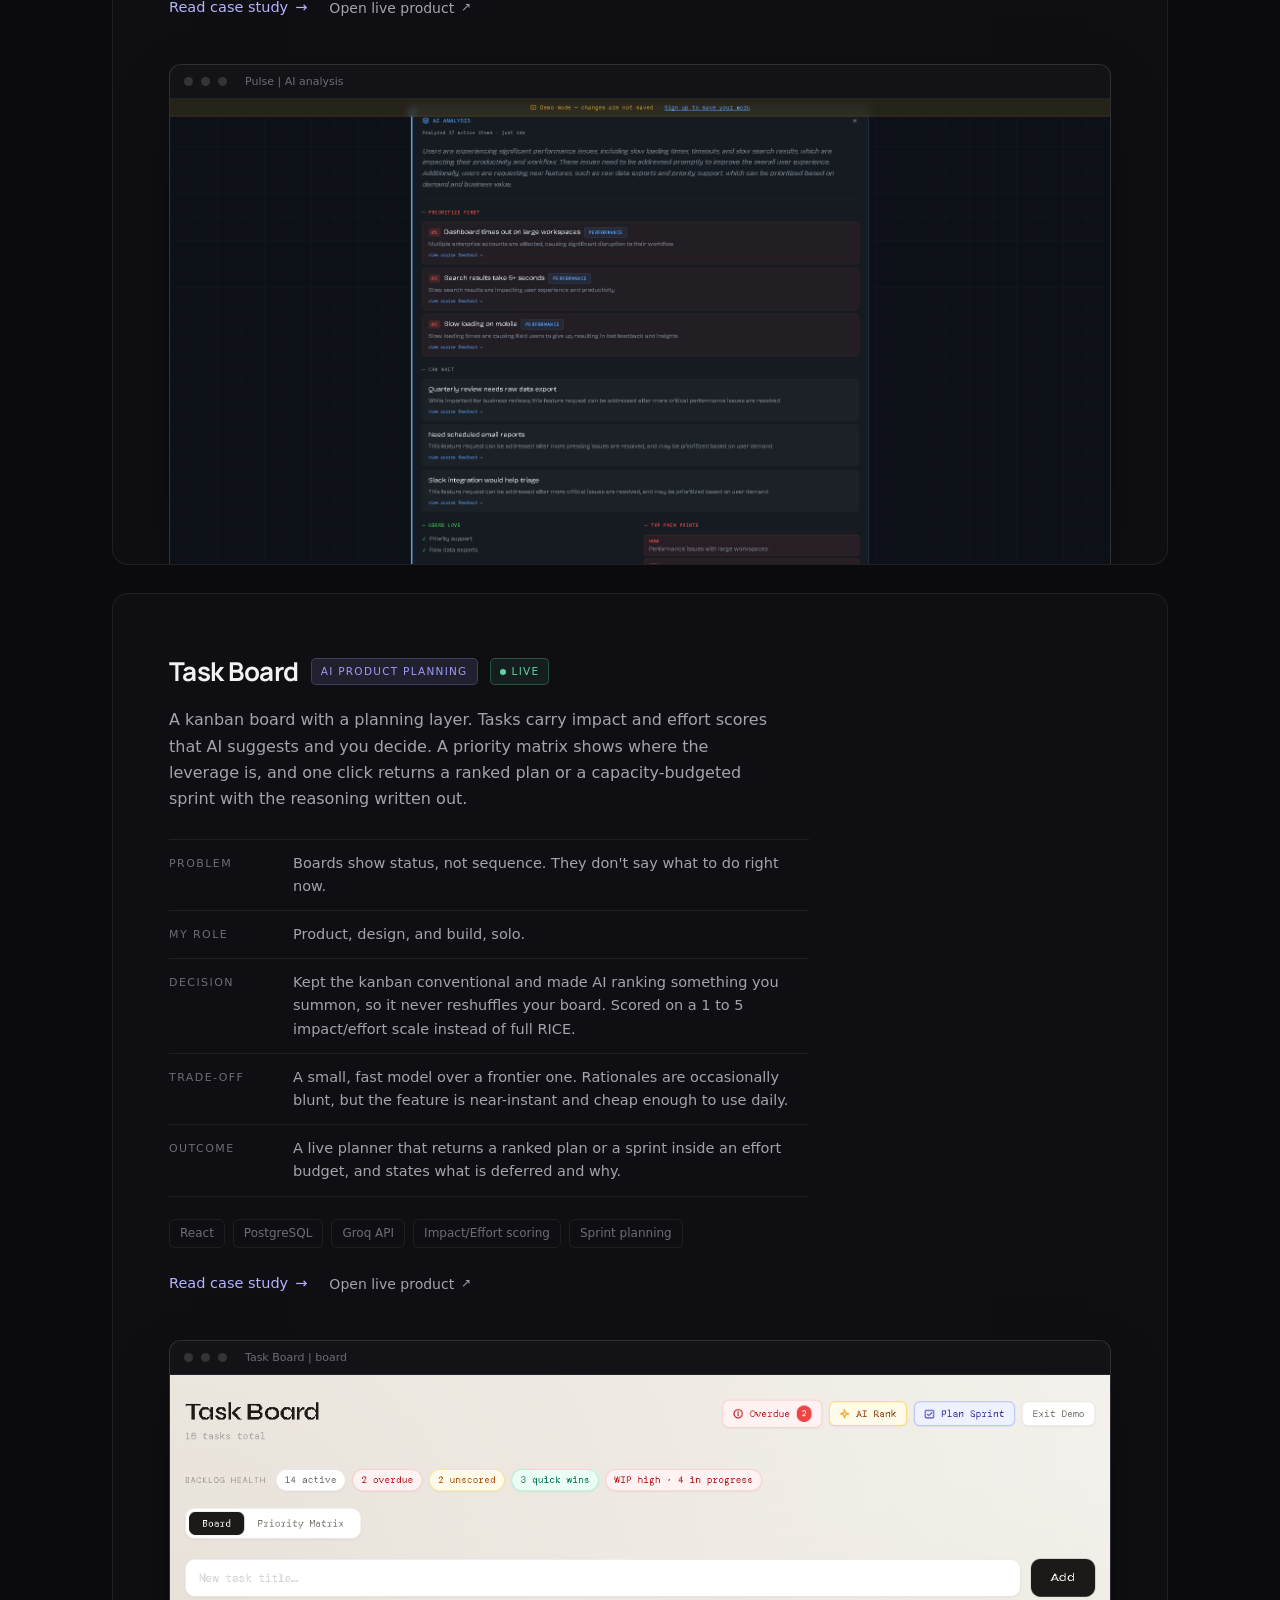
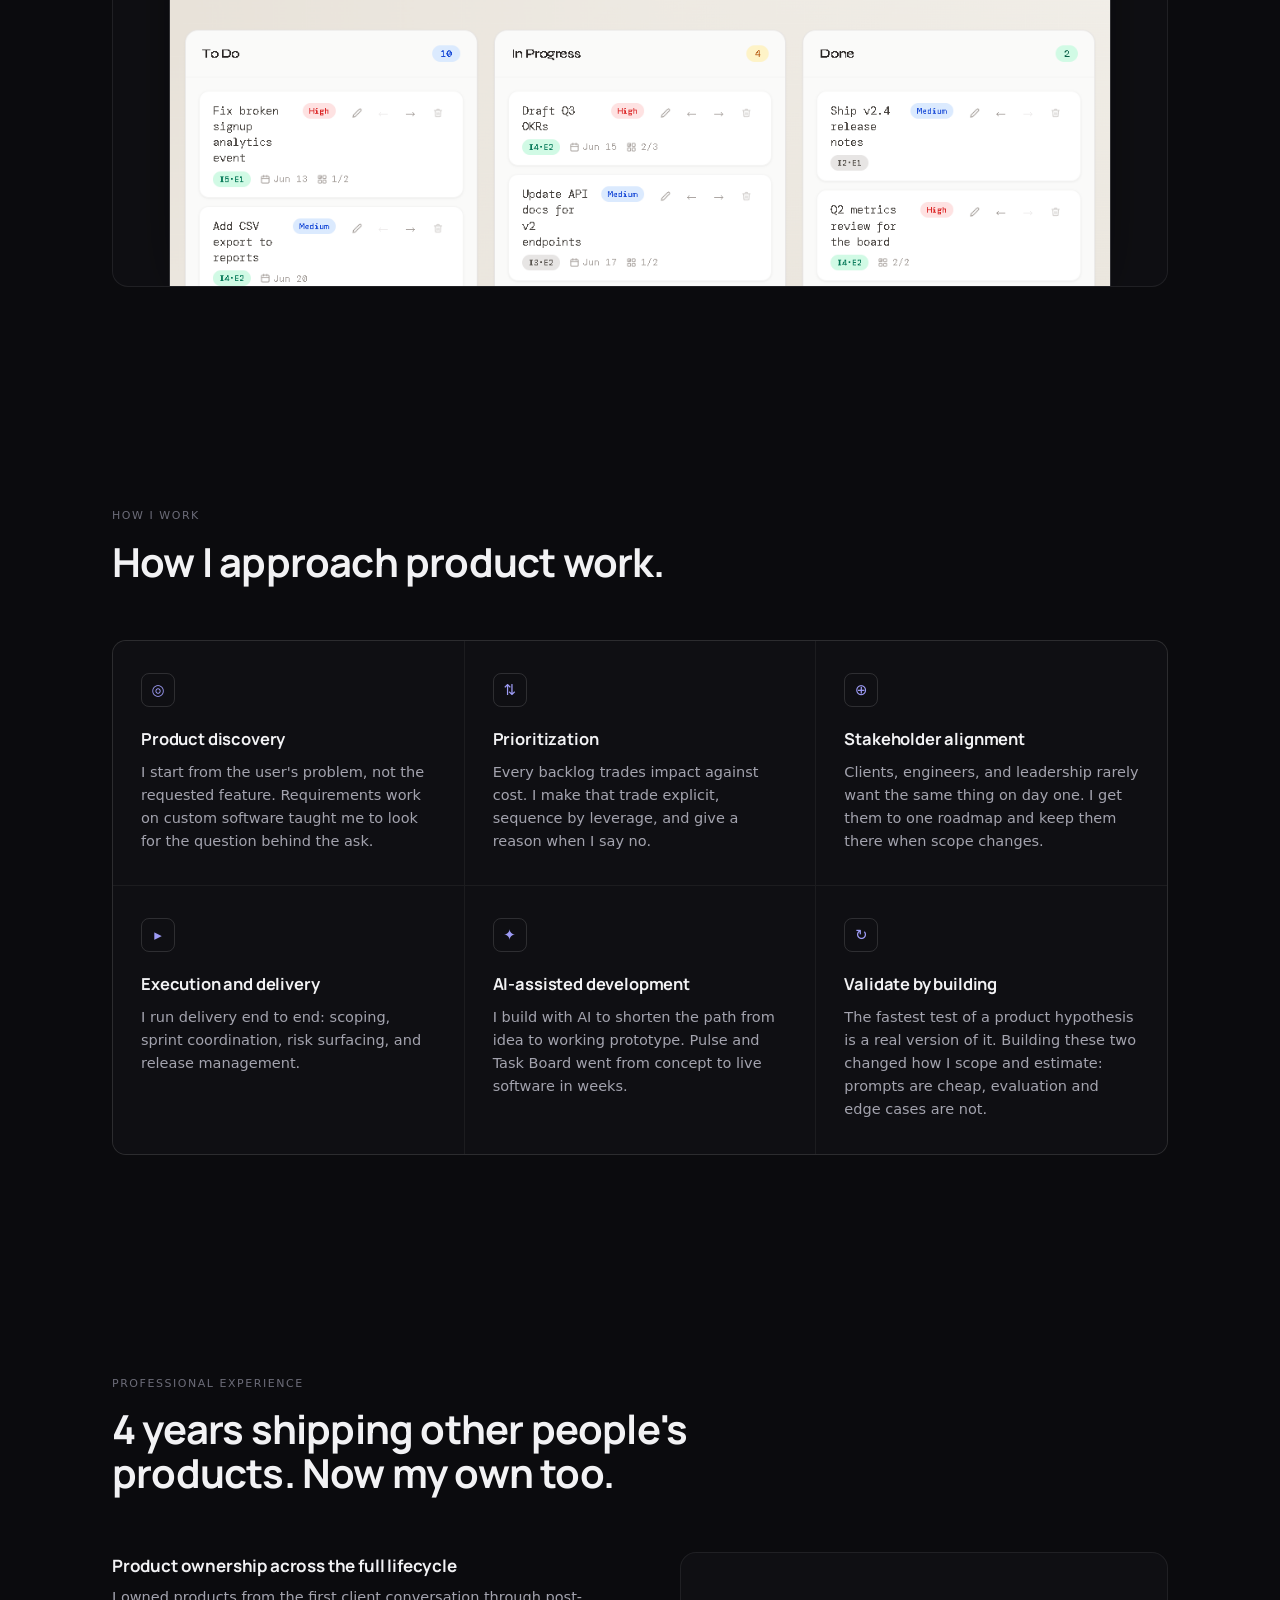
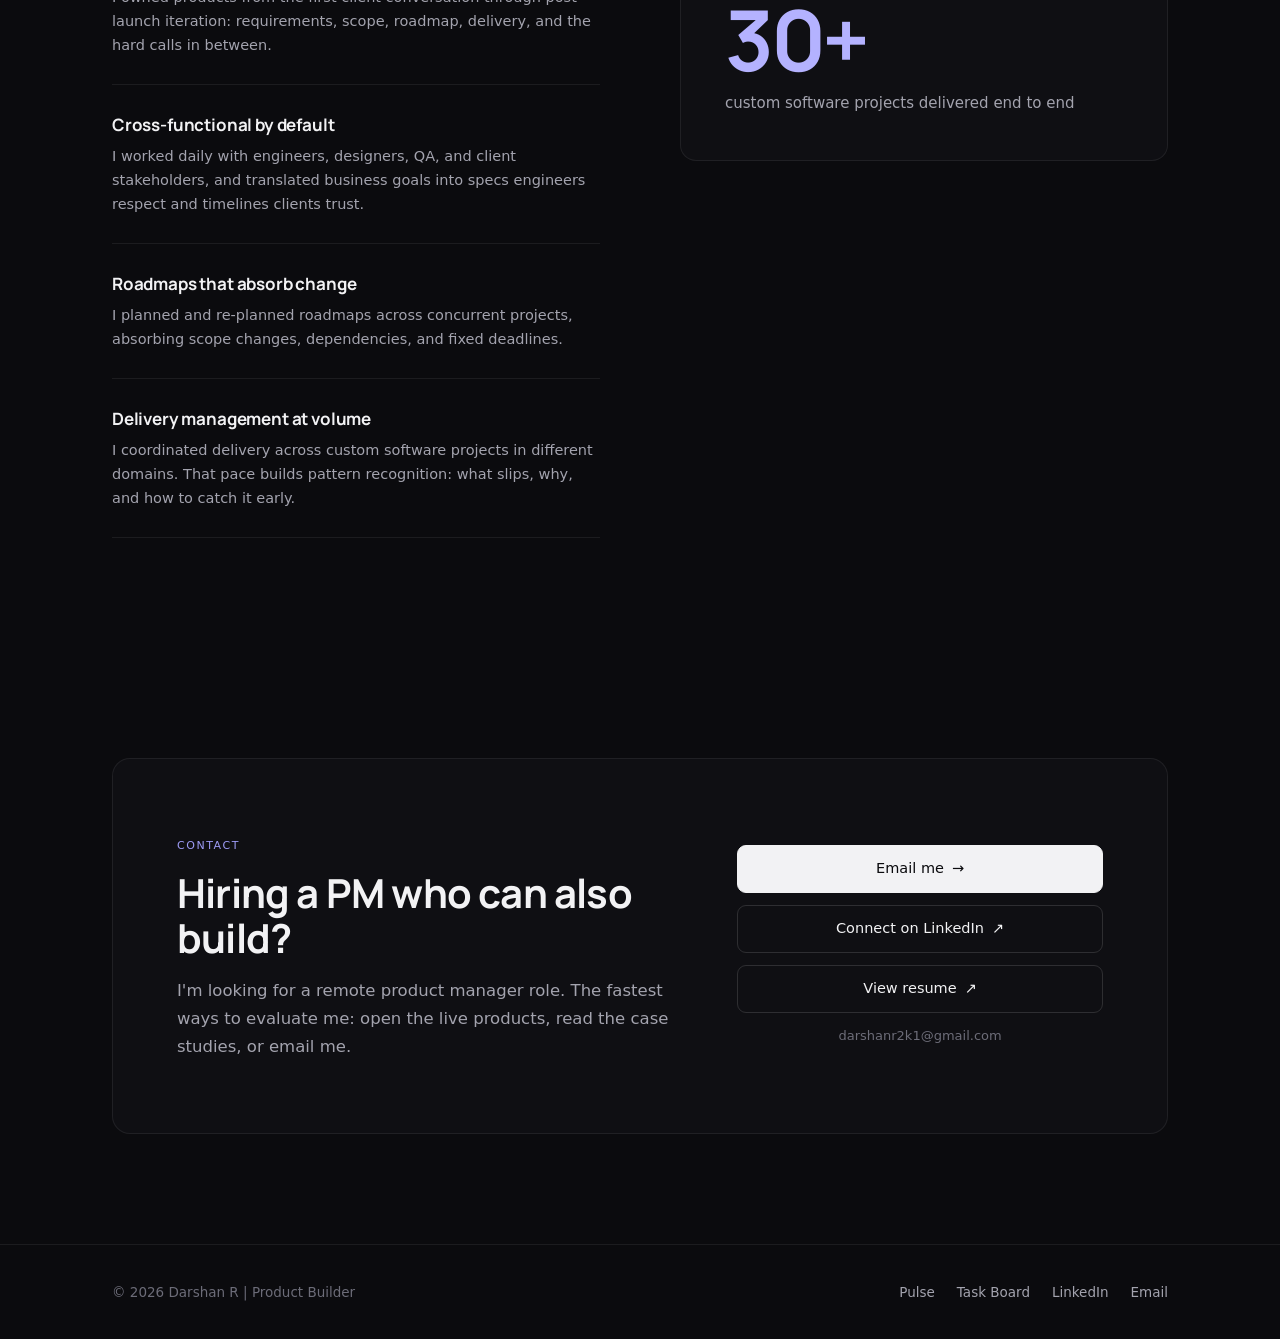
==== commit dc0524a2: "Task Board preview: landscape crop, fix image stretching, stack card like Pulse" ====
--- a/index.html
+++ b/index.html
@@ -124,11 +124,6 @@
 .product-shot .shot { border-bottom: none; border-radius: 12px 12px 0 0; }
 .product-shot .shot-bar { border-radius: 12px 12px 0 0; }
 
-.product-card.secondary { display: grid; grid-template-columns: 1fr 1.25fr; align-items: center; }
-.product-card.secondary .product-body { padding: 48px; }
-.product-card.secondary .product-shot { padding: 48px 0 48px 0; }
-.product-card.secondary .shot { border-radius: 12px 0 0 12px; border-right: none; border-bottom: 1px solid var(--border-strong); }
-.product-card.secondary .shot-bar { border-radius: 12px 0 0 0; }
 
 /* how I work */
 .work-grid {
@@ -212,16 +207,12 @@
   .work-grid { grid-template-columns: 1fr; }
   .exp { grid-template-columns: 1fr; gap: 48px; }
   .exp-figure { position: static; }
-  .product-card.secondary { grid-template-columns: 1fr; }
-  .product-card.secondary .product-shot { padding: 0 32px; }
-  .product-card.secondary .shot { border-radius: 12px 12px 0 0; border-right: 1px solid var(--border-strong); border-bottom: none; }
   .contact-card { grid-template-columns: 1fr; padding: 48px 32px; }
 }
 @media (max-width: 760px) {
   .hero { padding: 72px 0 56px; }
   .product-card.flagship .product-body { padding: 36px 24px 0; }
   .product-shot { padding: 28px 24px 0; }
-  .product-card.secondary .product-body { padding: 36px 24px; }
   .product-facts div { grid-template-columns: 1fr; gap: 4px; }
 }
 </style>
@@ -316,13 +307,7 @@
     </article>
 
     <!-- Task Board -->
-    <article class="product-card secondary reveal">
-      <div class="product-shot">
-        <figure class="shot">
-          <div class="shot-bar" aria-hidden="true"><i></i><i></i><i></i><span class="shot-url">Task Board | board</span></div>
-          <img src="assets/taskboard-board-crop.png" width="1140" height="890" alt="Task Board kanban with backlog health chips, Board and Priority Matrix tabs, and To Do, In Progress, and Done columns with impact/effort chips on each card" loading="lazy" />
-        </figure>
-      </div>
+    <article class="product-card flagship reveal">
       <div class="product-body">
         <div class="product-meta">
           <h3>Task Board</h3>
@@ -350,6 +335,12 @@
           <a class="product-link" href="/task-board/?demo=1" target="_blank" rel="noopener">Open live product <span class="ext">↗</span></a>
         </div>
       </div>
+      <div class="product-shot">
+        <figure class="shot">
+          <div class="shot-bar" aria-hidden="true"><i></i><i></i><i></i><span class="shot-url">Task Board | board</span></div>
+          <img src="assets/taskboard-board-crop.png" width="1140" height="620" alt="Task Board kanban with backlog health chips, Board and Priority Matrix tabs, and To Do, In Progress, and Done columns with impact/effort chips on each card" loading="lazy" />
+        </figure>
+      </div>
     </article>
   </div>
 </section>
--- a/styles.css
+++ b/styles.css
@@ -217,7 +217,7 @@
   color: var(--text-3);
 }
 
-.shot img { width: 100%; }
+.shot img { width: 100%; height: auto; }
 
 .shot-glow { position: relative; }
 .shot-glow::before {
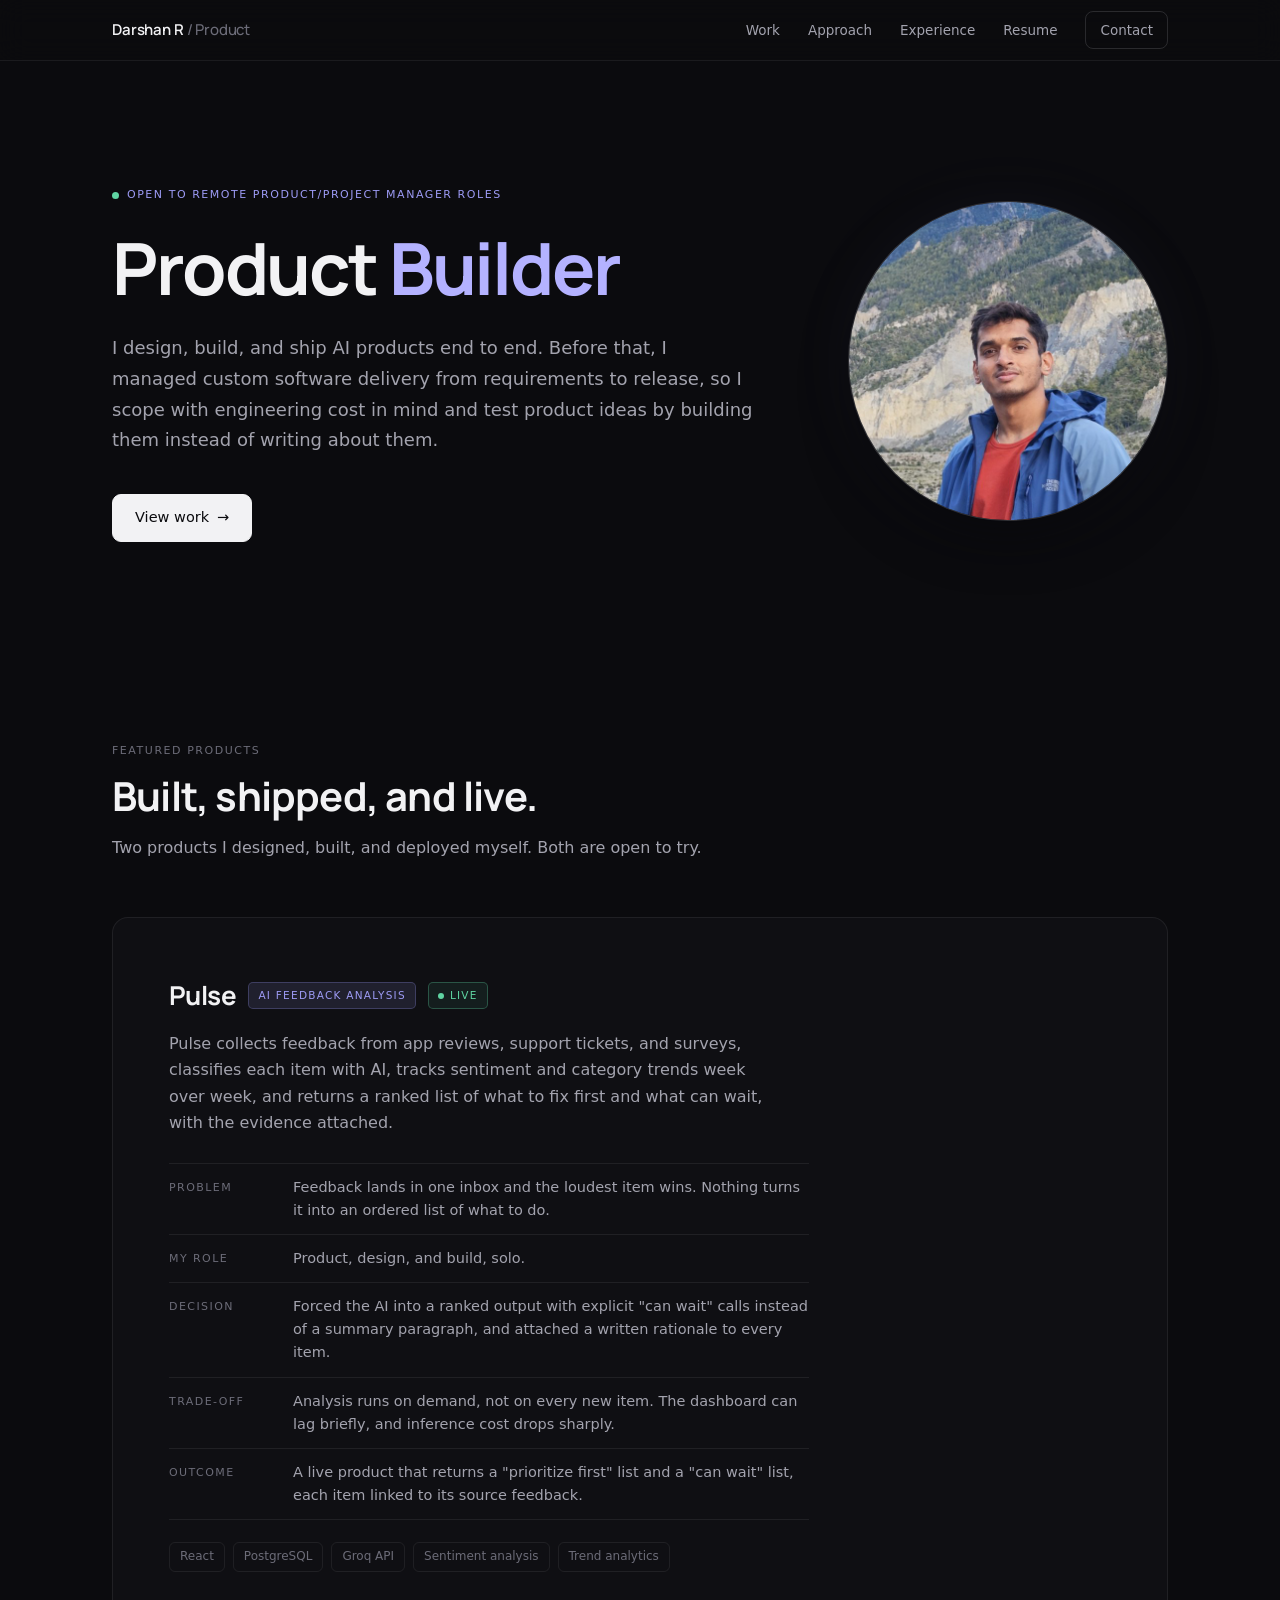
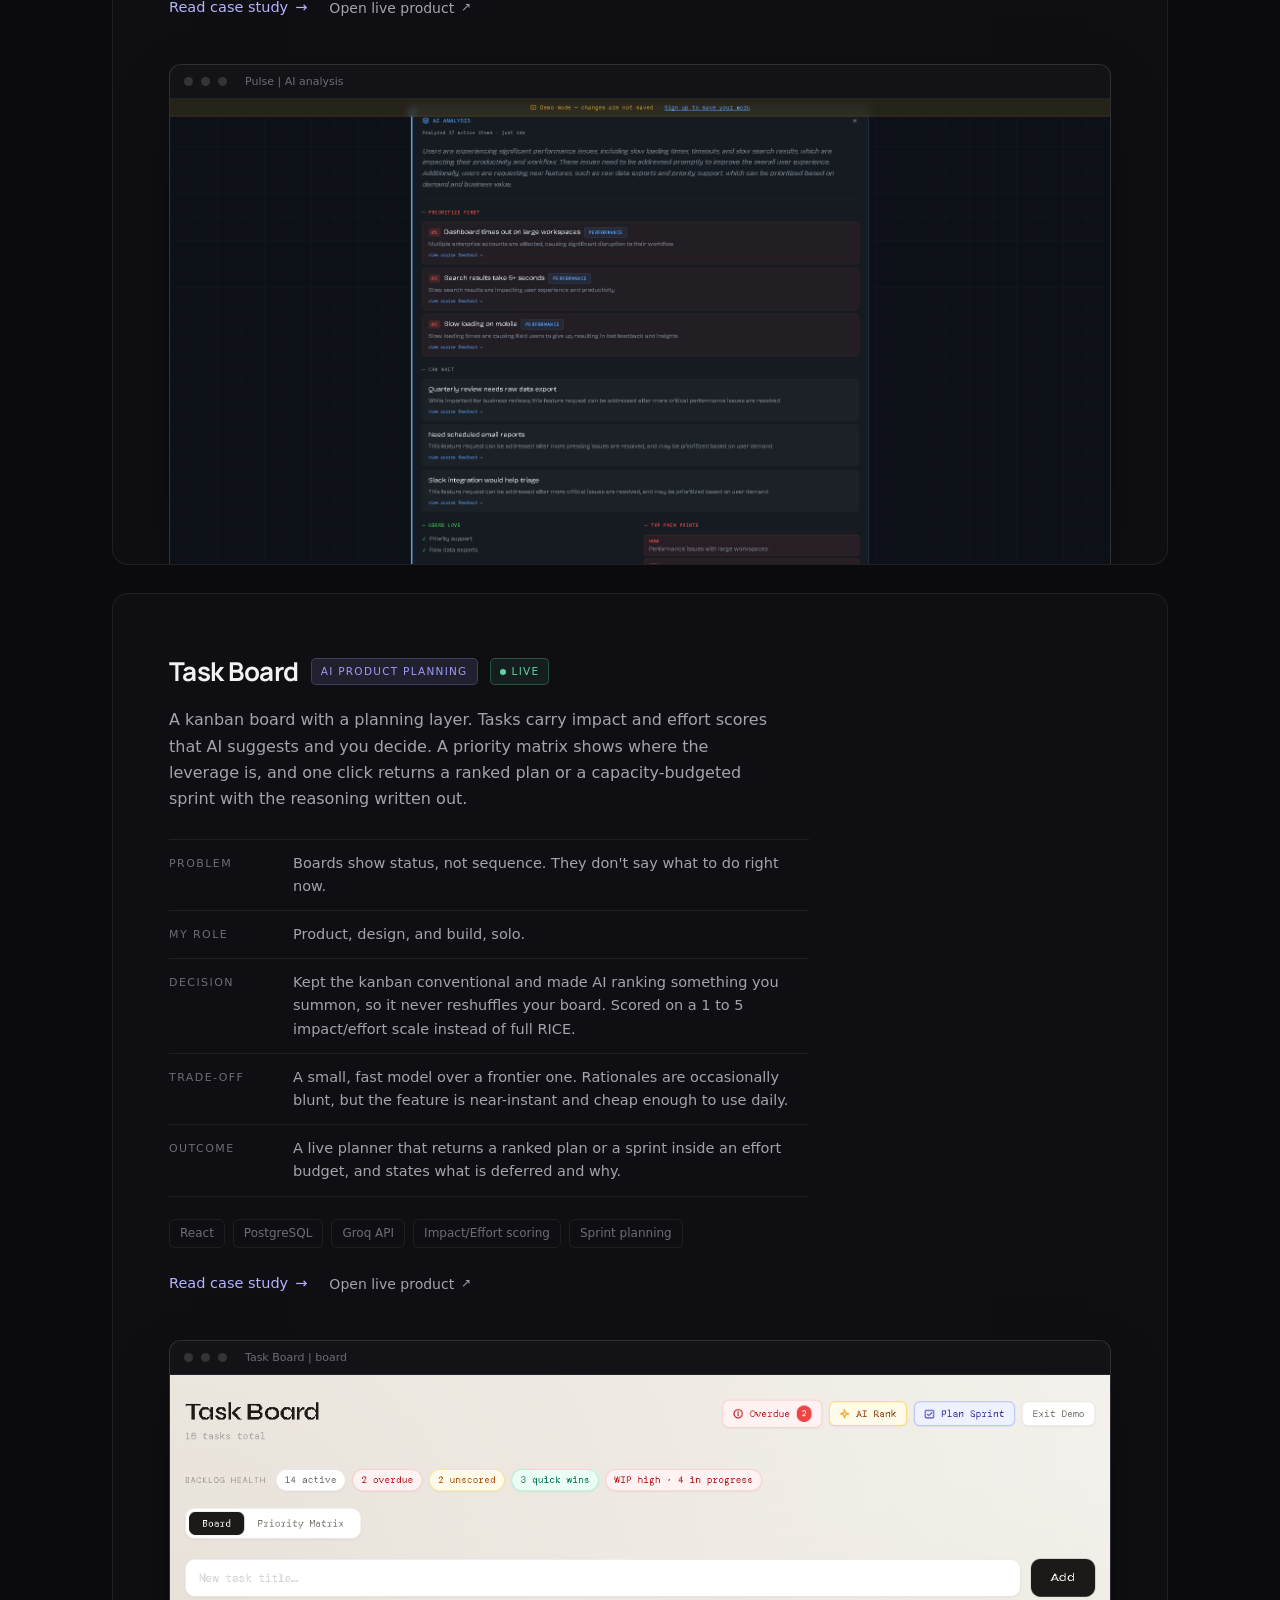
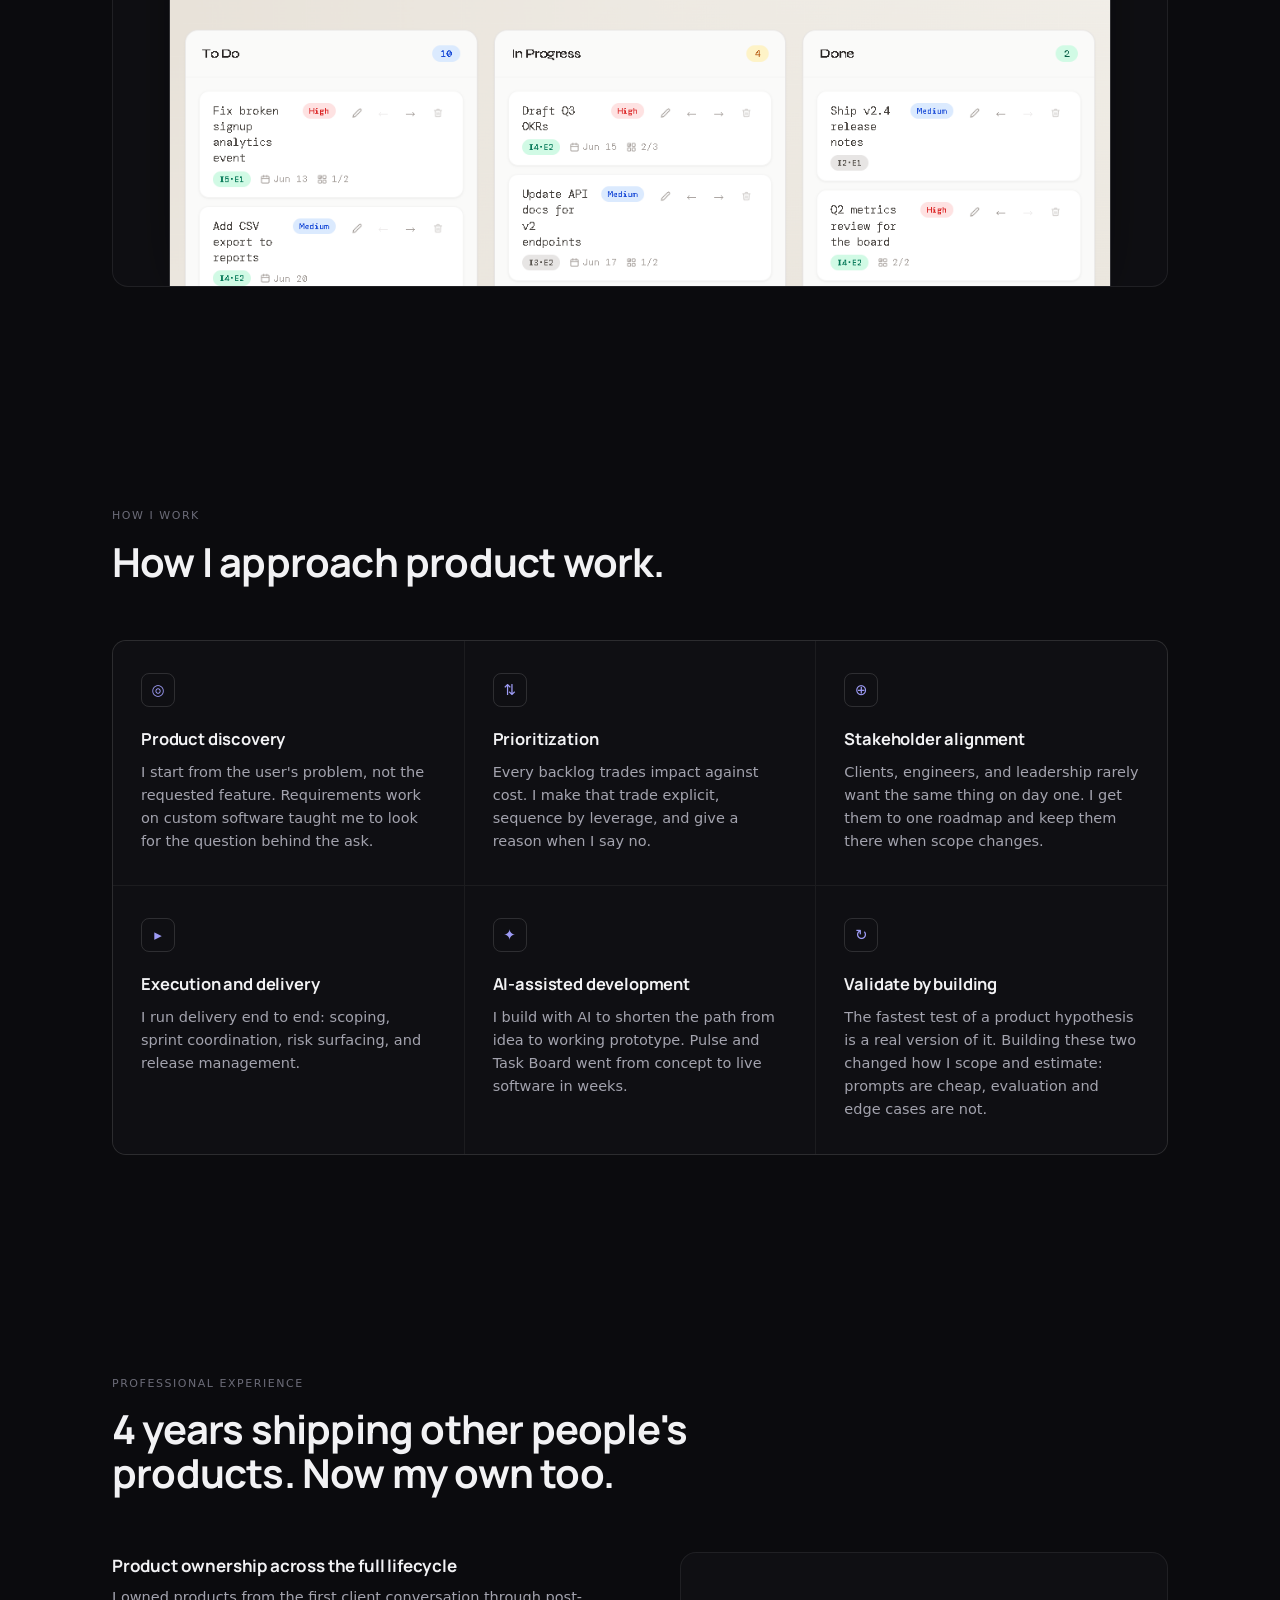
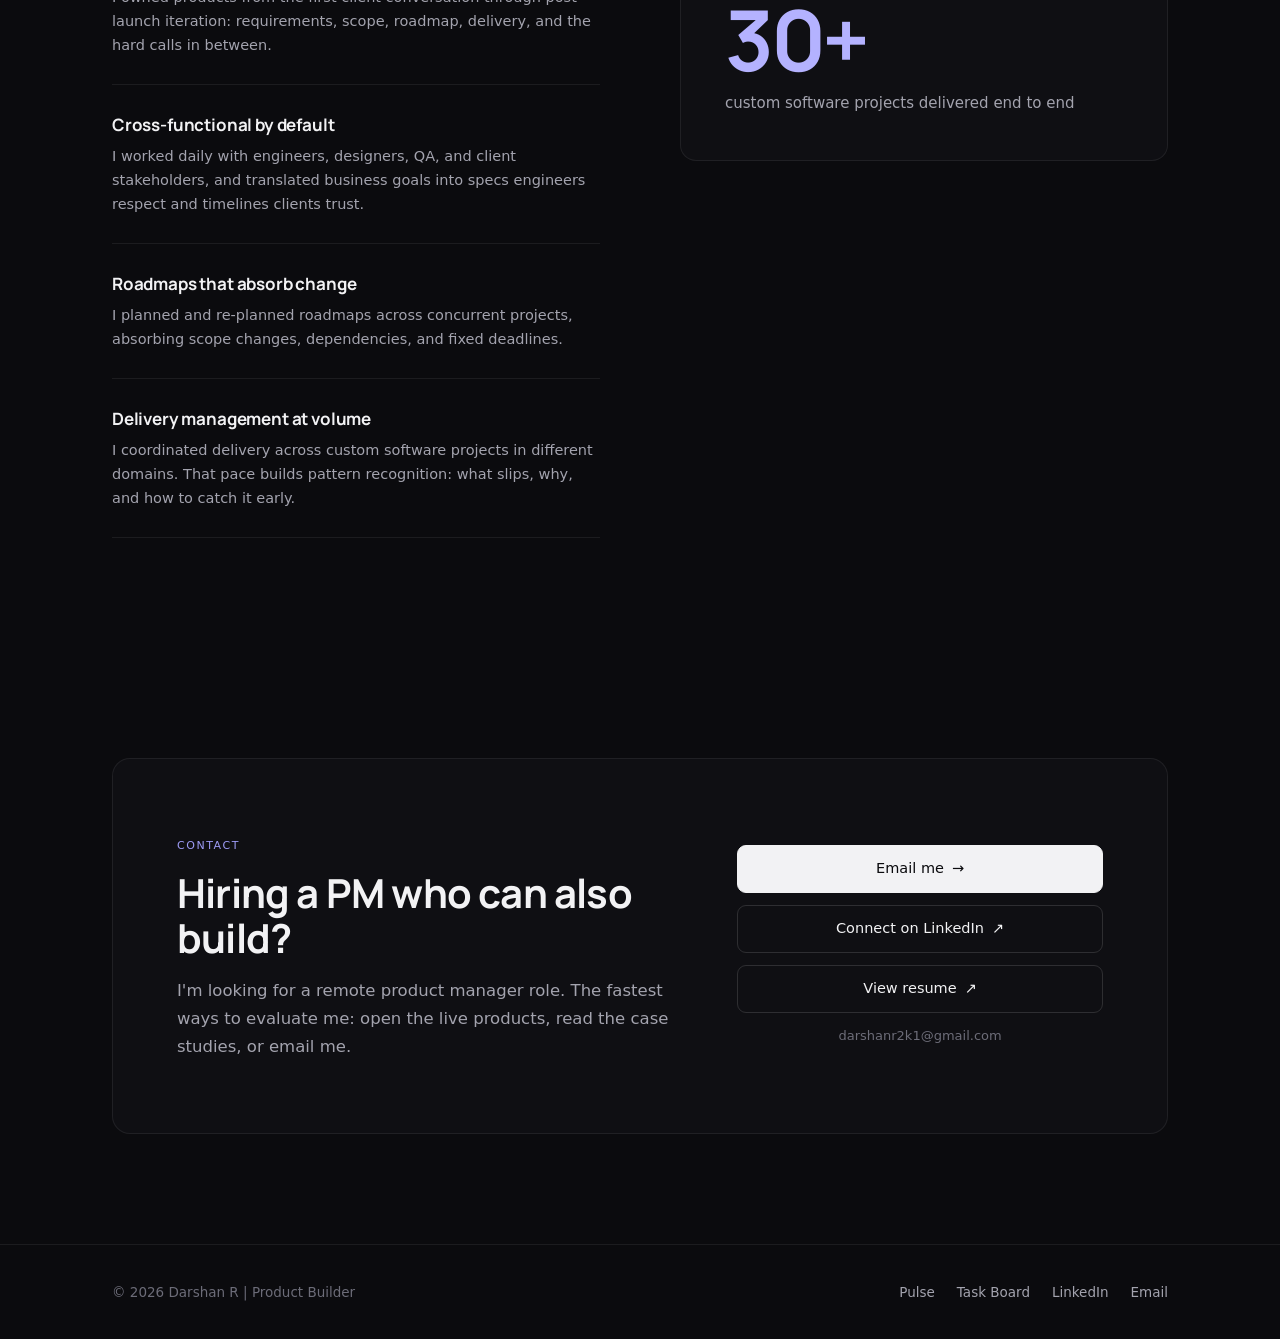
==== commit d59cf605: "Update intro.html" ====
--- a/index.html
+++ b/index.html
@@ -239,7 +239,7 @@
   <div class="wrap">
     <div class="hero-grid">
       <div class="hero-text">
-        <span class="eyebrow accent">Open to remote product manager roles</span>
+        <span class="eyebrow accent">Open to remote product/project manager roles</span>
         <h1 class="display reveal in">
           Product <span class="mark">Builder</span>
         </h1>
